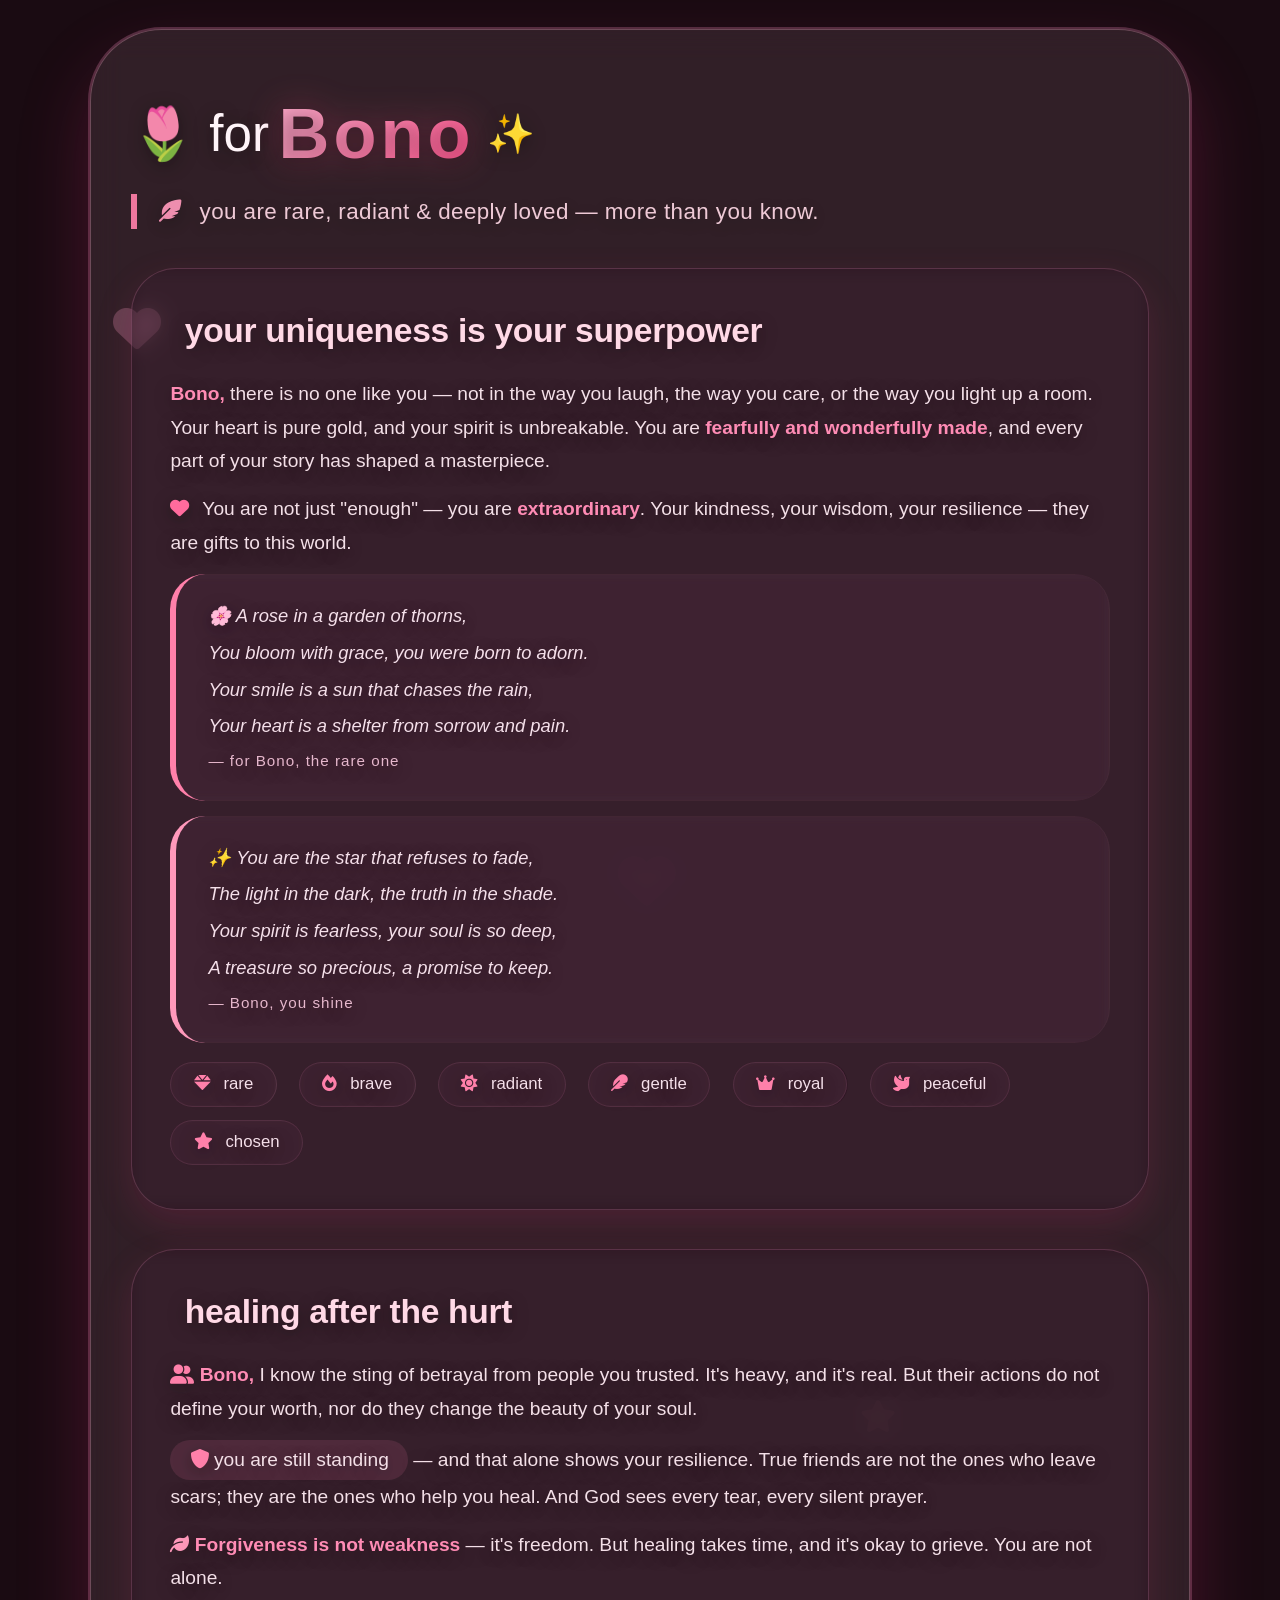
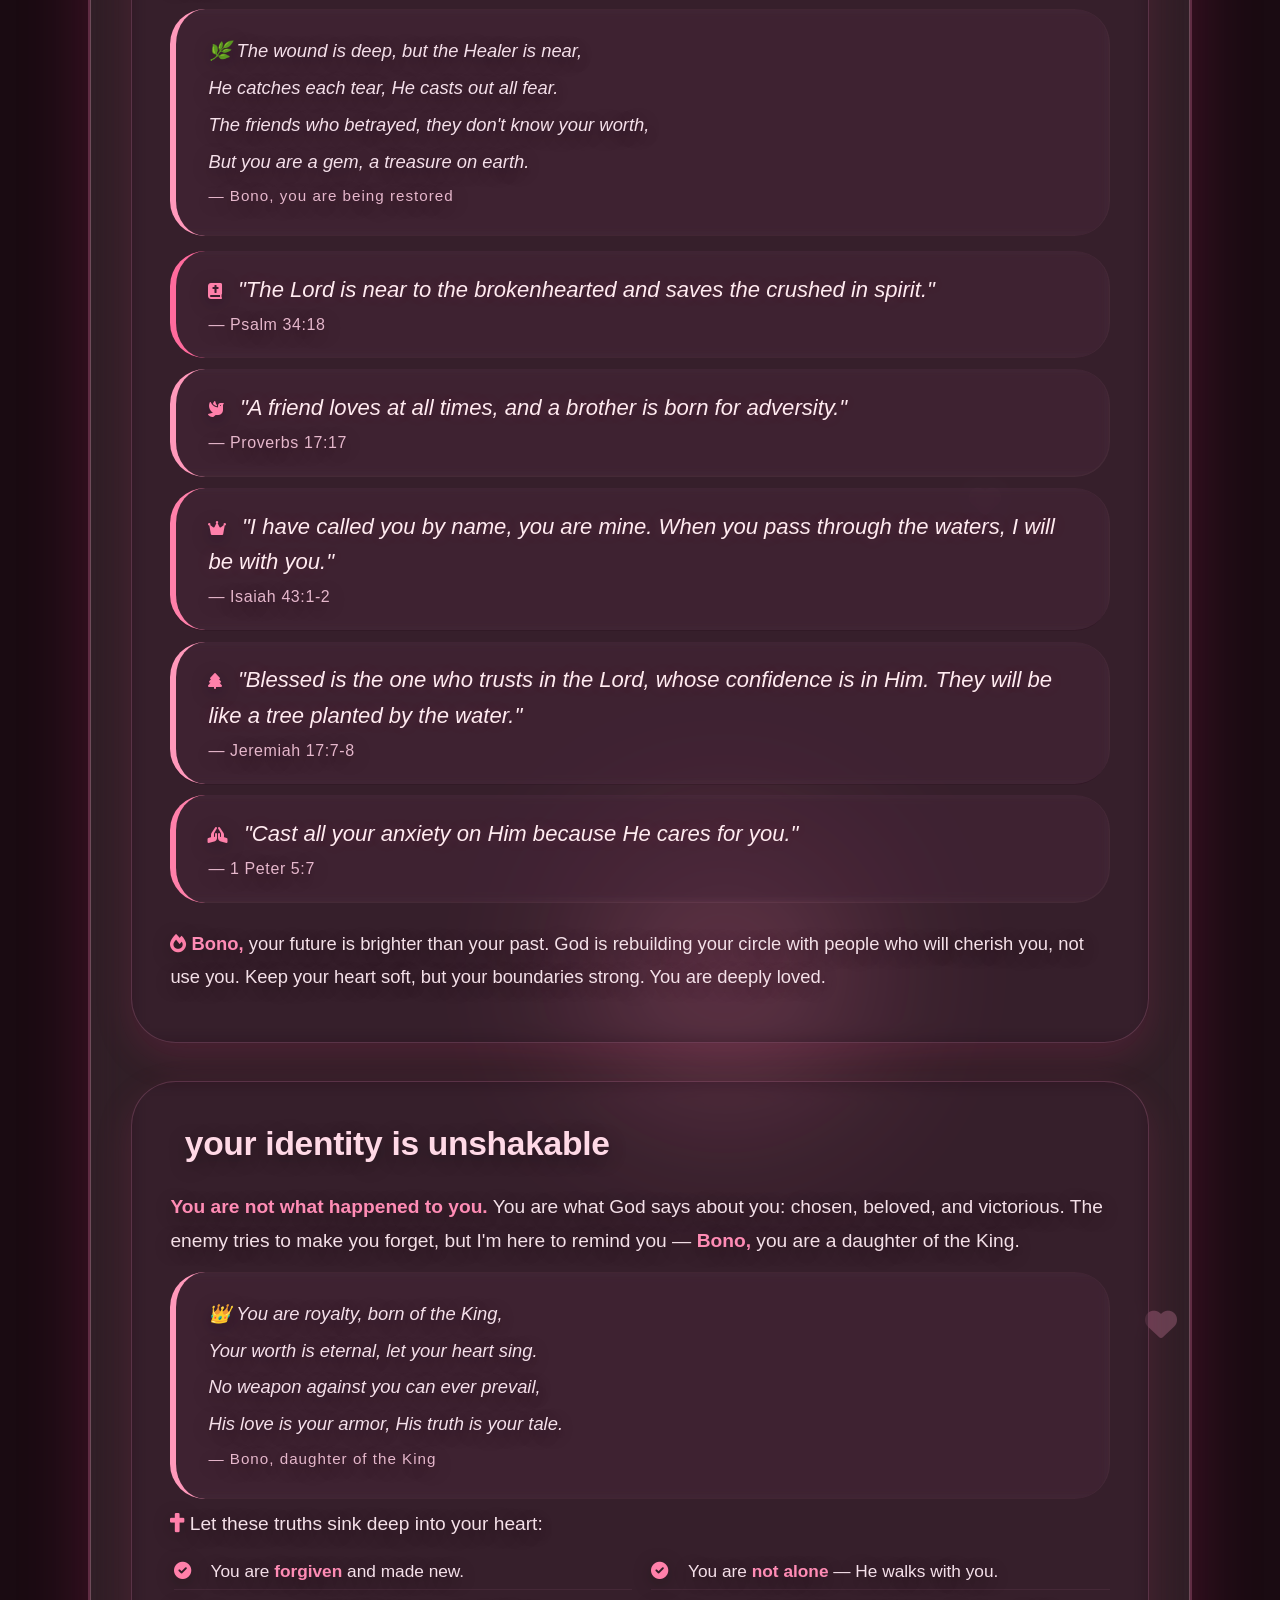
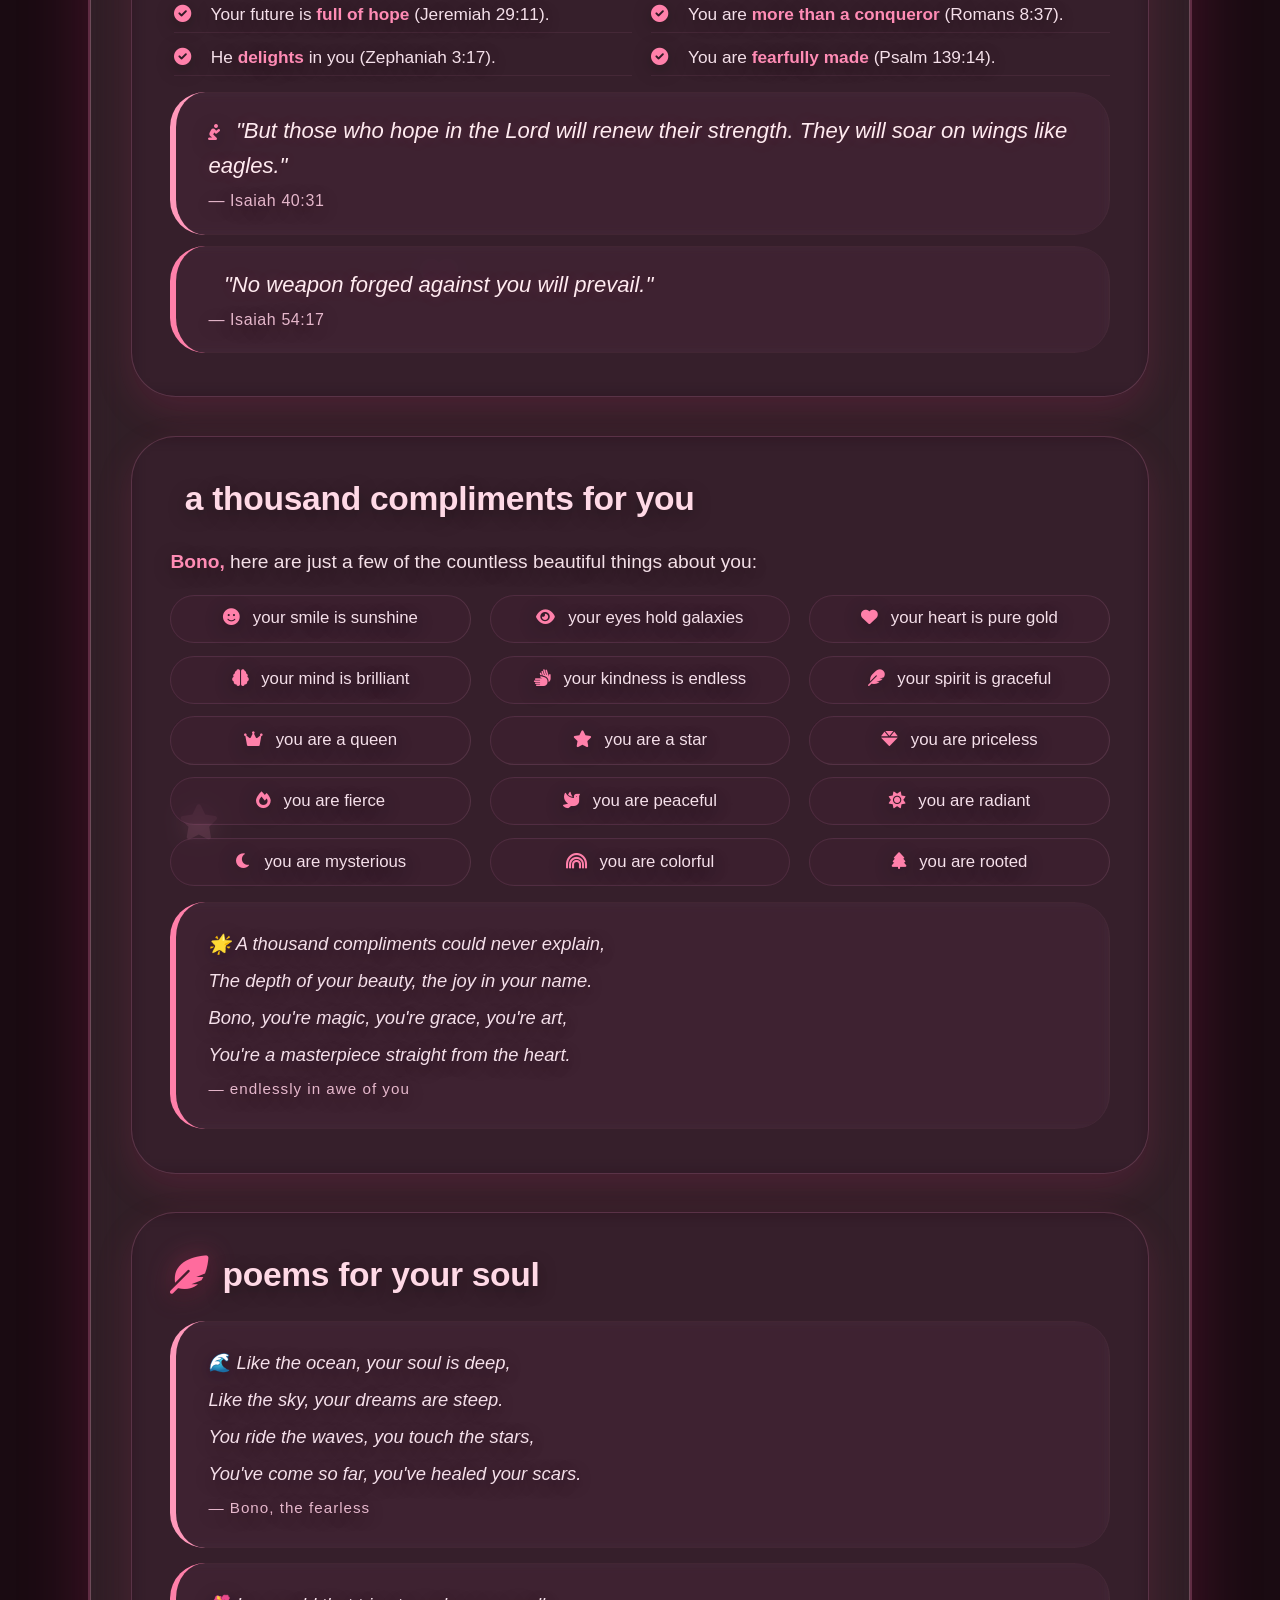
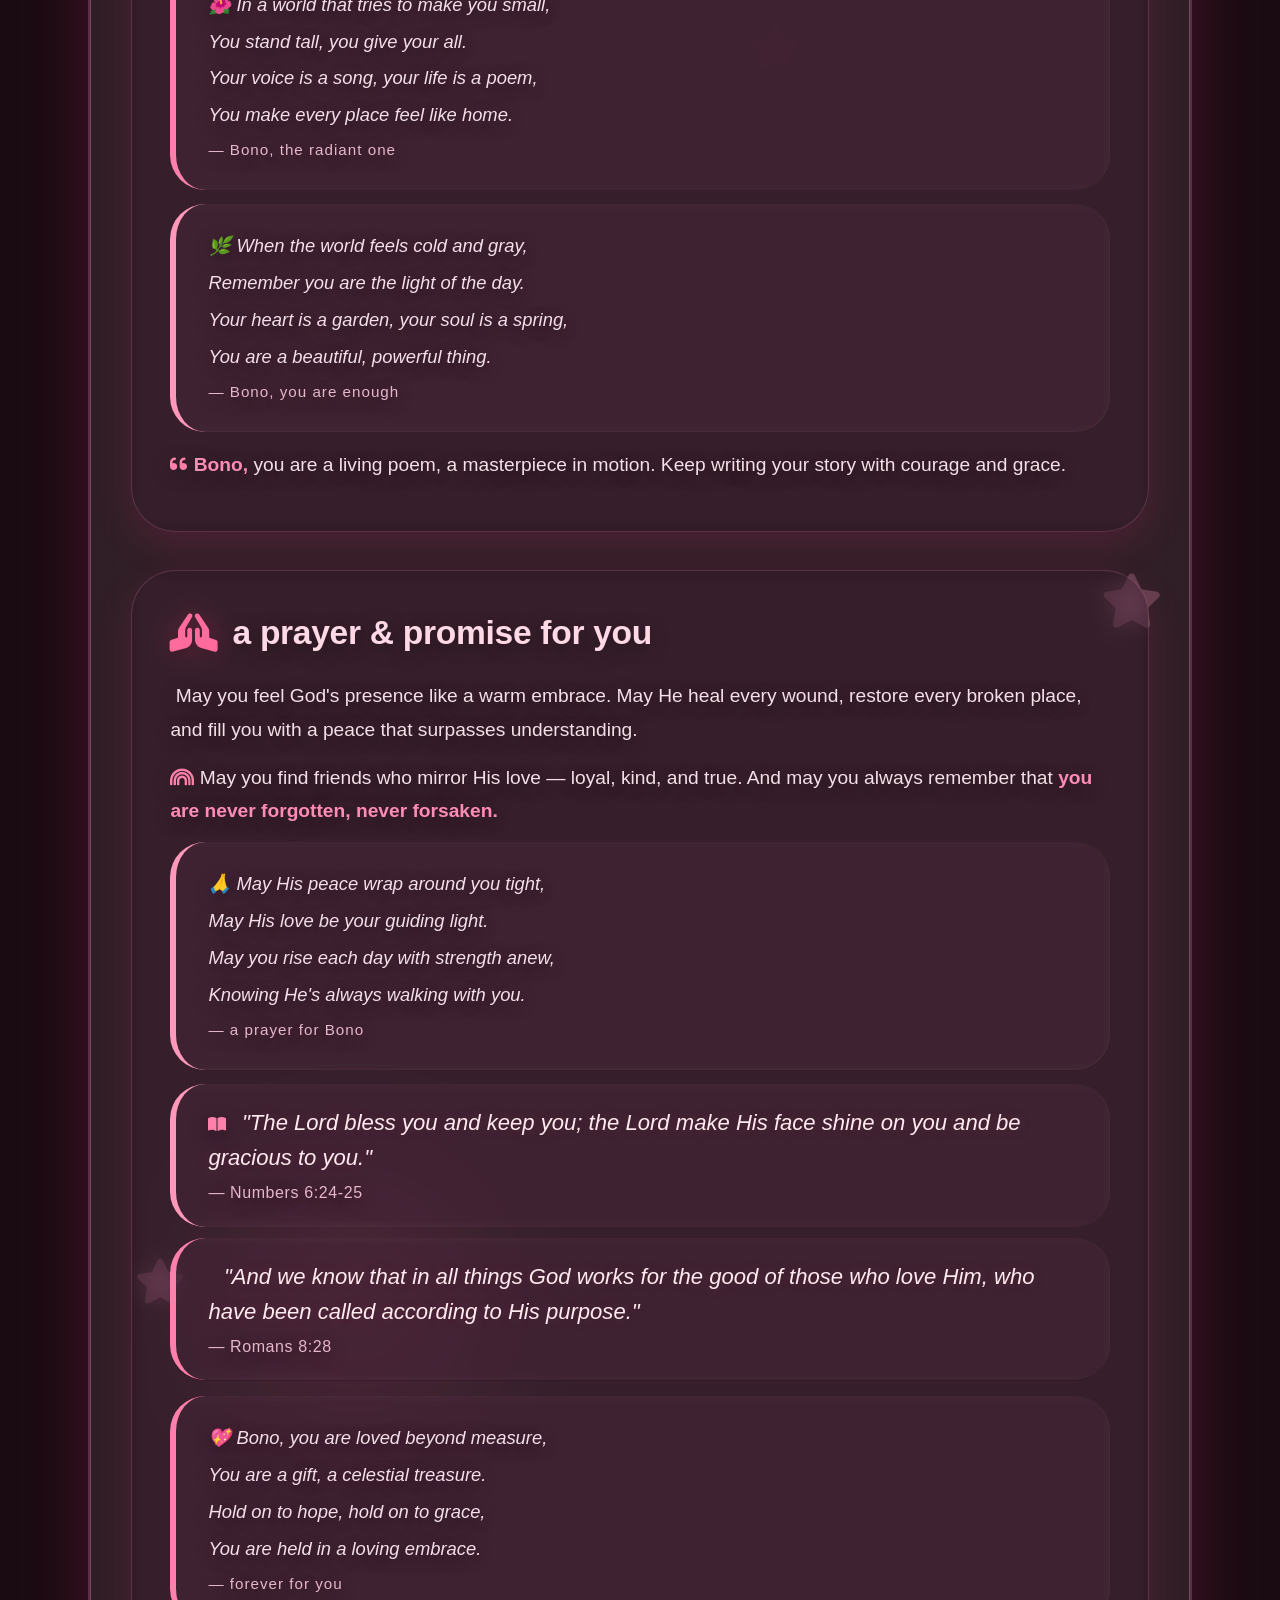
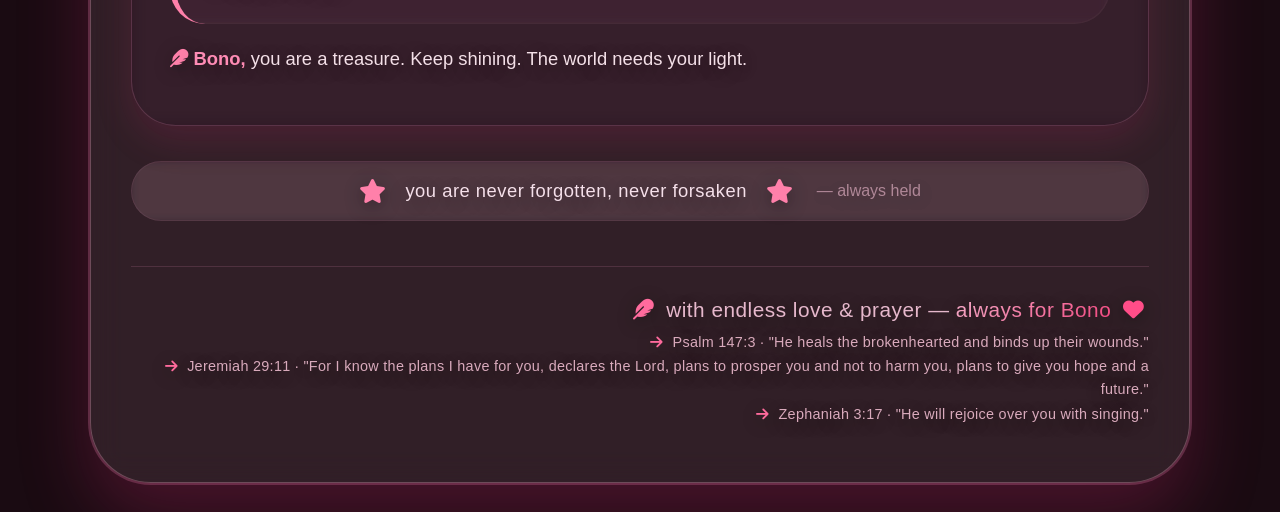
==== bono.html @ ec39e801 "Add files via upload" ====
<!DOCTYPE html>
<html lang="en">
<head>
  <meta charset="UTF-8" />
  <meta name="viewport" content="width=device-width, initial-scale=1.0" />
  <title>For Bono · pink love · poems & healing</title>
  <!-- Font Awesome 6 (free) -->
  <link rel="stylesheet" href="https://cdnjs.cloudflare.com/ajax/libs/font-awesome/6.0.0-beta3/css/all.min.css" />
  <style>
    /* ===== RESET & BASE ===== */
    * {
      margin: 0;
      padding: 0;
      box-sizing: border-box;
    }

    body {
      font-family: 'Segoe UI', Roboto, 'Helvetica Neue', sans-serif;
      background: #1a0b12; /* deep pink-black base */
      min-height: 100vh;
      display: flex;
      align-items: center;
      justify-content: center;
      padding: 1.8rem;
      line-height: 1.6;
    }

    /* ===== MAIN CARD — PINK THEME ===== */
    .love-card {
      max-width: 1100px;
      width: 100%;
      background: rgba(255, 210, 225, 0.10); /* soft pink glass */
      backdrop-filter: blur(16px);
      -webkit-backdrop-filter: blur(16px);
      border-radius: 4.5rem 4.5rem 3.8rem 3.8rem;
      padding: 3rem 2.5rem 3.5rem;
      box-shadow: 0 35px 70px rgba(180, 40, 100, 0.30), 0 0 0 2px rgba(255, 150, 200, 0.25);
      border: 1px solid rgba(255, 180, 210, 0.30);
      transition: all 0.25s ease;
      animation: floatGlow 9s infinite alternate ease-in-out;
      position: relative;
      overflow: hidden;
    }

    @keyframes floatGlow {
      0% { box-shadow: 0 35px 70px rgba(180, 40, 100, 0.25), 0 0 0 2px rgba(255, 150, 200, 0.20); }
      100% { box-shadow: 0 55px 90px rgba(220, 60, 130, 0.40), 0 0 0 4px rgba(255, 180, 220, 0.45); }
    }

    /* ===== ANIMATED BACKGROUND — PINK ORBS ===== */
    .bg-canvas {
      position: absolute;
      inset: 0;
      z-index: 0;
      pointer-events: none;
      overflow: hidden;
      border-radius: inherit;
    }

    .bg-canvas .orb {
      position: absolute;
      border-radius: 50%;
      filter: blur(80px);
      opacity: 0.40;
      animation: orbMove 22s infinite alternate ease-in-out;
    }

    .bg-canvas .orb:nth-child(1) {
      width: 450px;
      height: 450px;
      background: radial-gradient(circle, #ff8cb5, #ff4d88);
      top: -12%;
      left: -12%;
      animation-duration: 24s;
    }

    .bg-canvas .orb:nth-child(2) {
      width: 400px;
      height: 400px;
      background: radial-gradient(circle, #ff6b9d, #e6397a);
      bottom: -18%;
      right: -8%;
      animation-duration: 28s;
      animation-delay: 2s;
    }

    .bg-canvas .orb:nth-child(3) {
      width: 280px;
      height: 280px;
      background: radial-gradient(circle, #ff9ec4, #ff6699);
      top: 35%;
      left: 45%;
      animation-duration: 20s;
      animation-delay: 4s;
      opacity: 0.25;
    }

    .bg-canvas .orb:nth-child(4) {
      width: 200px;
      height: 200px;
      background: radial-gradient(circle, #ff80aa, #e64d88);
      bottom: 10%;
      left: 15%;
      animation-duration: 26s;
      animation-delay: 1s;
      opacity: 0.20;
    }

    @keyframes orbMove {
      0% { transform: translate(0, 0) scale(1); }
      33% { transform: translate(70px, -50px) scale(1.12); }
      66% { transform: translate(-40px, 40px) scale(0.88); }
      100% { transform: translate(50px, -25px) scale(1.06); }
    }

    /* ===== FLOATING DECORATIONS — PINK ===== */
    .floating-decor {
      position: absolute;
      inset: 0;
      z-index: 1;
      pointer-events: none;
      overflow: hidden;
    }

    .floating-decor i {
      position: absolute;
      color: rgba(255, 160, 200, 0.25);
      animation: floatAround 20s infinite linear;
      font-size: 2.6rem;
    }

    .floating-decor i:nth-child(1) { top: 4%; left: 2%; animation-duration: 22s; font-size: 3rem; }
    .floating-decor i:nth-child(2) { top: 78%; left: 92%; animation-duration: 26s; font-size: 3.4rem; }
    .floating-decor i:nth-child(3) { top: 42%; left: 96%; animation-duration: 18s; font-size: 2rem; }
    .floating-decor i:nth-child(4) { top: 88%; left: 4%; animation-duration: 24s; font-size: 2.8rem; }
    .floating-decor i:nth-child(5) { top: 12%; left: 48%; animation-duration: 21s; font-size: 3.6rem; opacity: 0.12; }
    .floating-decor i:nth-child(6) { top: 58%; left: 8%; animation-duration: 28s; font-size: 2.2rem; }
    .floating-decor i:nth-child(7) { top: 30%; left: 80%; animation-duration: 19s; font-size: 2rem; opacity: 0.15; }
    .floating-decor i:nth-child(8) { top: 70%; left: 60%; animation-duration: 23s; font-size: 2.8rem; opacity: 0.12; }
    .floating-decor i:nth-child(9) { top: 50%; left: 30%; animation-duration: 25s; font-size: 2.4rem; opacity: 0.10; }
    .floating-decor i:nth-child(10) { top: 20%; left: 70%; animation-duration: 20s; font-size: 2rem; opacity: 0.15; }

    @keyframes floatAround {
      0% { transform: translate(0, 0) rotate(0deg) scale(0.7); opacity: 0.12; }
      25% { transform: translate(25px, -35px) rotate(18deg) scale(1.1); opacity: 0.28; }
      50% { transform: translate(-20px, -70px) rotate(-12deg) scale(0.85); opacity: 0.18; }
      75% { transform: translate(35px, -25px) rotate(22deg) scale(1.2); opacity: 0.32; }
      100% { transform: translate(-15px, 5px) rotate(0deg) scale(0.7); opacity: 0.12; }
    }

    /* ===== CONTENT ===== */
    .content {
      position: relative;
      z-index: 10;
      color: #fff5f9;
      text-shadow: 0 4px 18px rgba(0, 0, 0, 0.35);
    }

    /* ===== HEADER — PINK ===== */
    .greeting {
      font-size: 3.2rem;
      font-weight: 400;
      display: flex;
      align-items: center;
      gap: 0.6rem;
      flex-wrap: wrap;
      margin-bottom: 0.2rem;
    }

    .greeting .name {
      background: linear-gradient(135deg, #ffb3d1, #ff4d88);
      -webkit-background-clip: text;
      -webkit-text-fill-color: transparent;
      background-clip: text;
      font-weight: 700;
      font-size: 4.4rem;
      letter-spacing: 4px;
      animation: shimmerName 3.5s infinite alternate;
      filter: drop-shadow(0 0 16px #ff4d8855);
    }

    @keyframes shimmerName {
      0% { filter: drop-shadow(0 0 8px #ff80aa); }
      100% { filter: drop-shadow(0 0 40px #ff4d88); }
    }

    .subhead {
      font-size: 1.4rem;
      margin: 0.2rem 0 1.8rem;
      opacity: 0.92;
      font-weight: 300;
      border-left: 6px solid #ff80aa;
      padding-left: 1.4rem;
      letter-spacing: 0.4px;
      color: #ffd9e6;
    }

    .subhead i {
      margin-right: 0.7rem;
      color: #ff99bb;
    }

    /* ===== CARDS — PINK ACCENTS ===== */
    .section-grid {
      display: flex;
      flex-direction: column;
      gap: 2.4rem;
      margin: 2.4rem 0 2.2rem;
    }

    .card {
      background: rgba(40, 15, 30, 0.50);
      backdrop-filter: blur(10px);
      -webkit-backdrop-filter: blur(10px);
      border-radius: 2.8rem;
      padding: 2.2rem 2.4rem;
      border: 1px solid rgba(255, 150, 200, 0.20);
      box-shadow: 0 14px 36px rgba(180, 40, 100, 0.20);
      transition: 0.4s ease;
      animation: cardPop 0.9s ease forwards;
      opacity: 0;
      transform: translateY(28px);
    }

    .card:nth-child(1) { animation-delay: 0.08s; }
    .card:nth-child(2) { animation-delay: 0.20s; }
    .card:nth-child(3) { animation-delay: 0.32s; }
    .card:nth-child(4) { animation-delay: 0.44s; }
    .card:nth-child(5) { animation-delay: 0.56s; }
    .card:nth-child(6) { animation-delay: 0.68s; }

    @keyframes cardPop {
      0% { opacity: 0; transform: translateY(28px) scale(0.95); }
      100% { opacity: 1; transform: translateY(0) scale(1); }
    }

    .card:hover {
      background: rgba(60, 25, 45, 0.60);
      border-color: rgba(255, 130, 180, 0.45);
      box-shadow: 0 22px 48px rgba(200, 60, 130, 0.25);
      transform: scale(1.012) translateY(-5px);
    }

    .card-title {
      font-size: 2.1rem;
      font-weight: 600;
      display: flex;
      align-items: center;
      gap: 0.9rem;
      margin-bottom: 1.2rem;
      color: #ffd9e6;
      letter-spacing: -0.3px;
    }

    .card-title i {
      color: #ff6b9d;
      font-size: 2.4rem;
      filter: drop-shadow(0 0 12px #ff4d8855);
    }

    .card p {
      font-size: 1.2rem;
      line-height: 1.75;
      margin-bottom: 0.9rem;
      font-weight: 300;
      color: #f4e0e8;
    }

    .card strong {
      color: #ff8cb5;
      font-weight: 600;
    }

    /* ===== POEM BOXES — PINK ===== */
    .poem-box {
      background: rgba(255, 180, 210, 0.08);
      border-radius: 2.2rem;
      padding: 1.5rem 2rem;
      margin: 0.9rem 0 0.5rem;
      border-left: 6px solid #ff80aa;
      backdrop-filter: blur(4px);
      transition: 0.2s;
      font-style: italic;
      line-height: 2;
    }

    .poem-box:hover {
      background: rgba(255, 180, 210, 0.15);
    }

    .poem-box .poem-line {
      display: block;
      font-size: 1.15rem;
      color: #f5e0ea;
    }

    .poem-box .poem-title {
      font-style: normal;
      font-weight: 400;
      color: #e6b8cc;
      font-size: 0.95rem;
      letter-spacing: 1px;
      margin-top: 0.5rem;
    }

    /* ===== VERSE BOXES — PINK ===== */
    .verse-box {
      background: rgba(255, 180, 210, 0.08);
      border-radius: 2.2rem;
      padding: 1.3rem 2rem;
      margin: 0.9rem 0 0.5rem;
      border-left: 6px solid #ff6b9d;
      backdrop-filter: blur(4px);
      transition: 0.2s;
    }

    .verse-box:hover {
      background: rgba(255, 180, 210, 0.15);
    }

    .verse-box i {
      color: #ff80aa;
      margin-right: 0.7rem;
    }

    .verse-box .scripture {
      font-size: 1.38rem;
      font-style: italic;
      font-weight: 400;
      color: #ffebf0;
      text-shadow: 0 0 16px rgba(255, 100, 150, 0.15);
    }

    .verse-box .ref {
      display: block;
      margin-top: 0.3rem;
      font-weight: 300;
      color: #e6b8cc;
      font-size: 1rem;
      letter-spacing: 0.6px;
    }

    /* ===== COMPLIMENT GRID — PINK ===== */
    .compliment-grid {
      display: grid;
      grid-template-columns: 1fr 1fr 1fr;
      gap: 0.8rem 1.2rem;
      margin: 1rem 0 0.4rem;
    }

    .compliment-grid .comp-item {
      background: rgba(255, 180, 210, 0.06);
      padding: 0.6rem 1rem;
      border-radius: 60px;
      font-size: 1.05rem;
      border: 1px solid rgba(255, 150, 200, 0.10);
      backdrop-filter: blur(2px);
      transition: 0.2s;
      text-align: center;
      color: #f5e0ea;
    }

    .compliment-grid .comp-item:hover {
      background: rgba(255, 180, 210, 0.14);
      border-color: rgba(255, 130, 180, 0.25);
      transform: scale(1.03);
    }

    .compliment-grid .comp-item i {
      margin-right: 8px;
      color: #ff80aa;
    }

    /* ===== PILLAR LIST — PINK ===== */
    .pillar-list {
      display: flex;
      flex-wrap: wrap;
      gap: 0.8rem 1.4rem;
      margin: 1.2rem 0 0.6rem;
    }

    .pillar-list span {
      background: rgba(255, 180, 210, 0.07);
      padding: 0.5rem 1.4rem;
      border-radius: 60px;
      font-size: 1.05rem;
      border: 1px solid rgba(255, 150, 200, 0.10);
      backdrop-filter: blur(2px);
      transition: 0.2s;
      color: #f5e0ea;
    }

    .pillar-list span:hover {
      background: rgba(255, 180, 210, 0.15);
      border-color: rgba(255, 130, 180, 0.25);
    }

    .pillar-list i {
      margin-right: 8px;
      color: #ff80aa;
    }

    /* ===== IDENTITY GRID — PINK ===== */
    .identity-grid {
      display: grid;
      grid-template-columns: 1fr 1fr;
      gap: 0.5rem 1.2rem;
      margin: 0.8rem 0 0.4rem;
      padding-left: 0.2rem;
    }

    .identity-grid span {
      font-size: 1.08rem;
      padding: 0.2rem 0;
      border-bottom: 1px solid rgba(255, 150, 200, 0.08);
      color: #f5e0ea;
    }

    .identity-grid i {
      color: #ff80aa;
      margin-right: 10px;
      width: 1.4rem;
    }

    /* ===== BLESSING BAR — PINK ===== */
    .blessing-line {
      display: flex;
      align-items: center;
      justify-content: center;
      gap: 0.8rem 1.2rem;
      flex-wrap: wrap;
      background: rgba(255, 180, 210, 0.05);
      border-radius: 80px;
      padding: 0.9rem 2.2rem;
      margin: 1.6rem 0 0.4rem;
      backdrop-filter: blur(4px);
      border: 1px solid rgba(255, 150, 200, 0.08);
    }

    .blessing-line i {
      color: #ff80aa;
      font-size: 1.5rem;
    }

    .blessing-line .bless-text {
      font-weight: 300;
      letter-spacing: 0.5px;
      font-size: 1.15rem;
      color: #f5e0ea;
    }

    /* ===== SIGNATURE — PINK ===== */
    .signature {
      margin-top: 2.8rem;
      text-align: right;
      font-size: 1.3rem;
      font-weight: 300;
      border-top: 1px solid rgba(255, 150, 200, 0.15);
      padding-top: 1.6rem;
      color: #e6b8cc;
      letter-spacing: 0.5px;
    }

    .signature i {
      color: #ff6b9d;
      margin: 0 5px;
    }

    .signature .name-glow {
      background: linear-gradient(135deg, #ffb3d1, #ff4d88);
      -webkit-background-clip: text;
      -webkit-text-fill-color: transparent;
      background-clip: text;
      font-weight: 500;
    }

    .signature .verse-foot {
      font-size: 0.9rem;
      font-weight: 300;
      color: #d9aabc;
      margin-top: 0.3rem;
      letter-spacing: 0.3px;
    }

    /* ===== RESPONSIVE ===== */
    @media (max-width: 700px) {
      .love-card { padding: 1.8rem 1.2rem; border-radius: 3rem; }
      .greeting { font-size: 2.4rem; }
      .greeting .name { font-size: 3.2rem; }
      .subhead { font-size: 1.15rem; padding-left: 1rem; }
      .card { padding: 1.6rem; border-radius: 2rem; }
      .card-title { font-size: 1.7rem; }
      .verse-box .scripture { font-size: 1.15rem; }
      .identity-grid { grid-template-columns: 1fr; }
      .pillar-list span { font-size: 0.95rem; padding: 0.3rem 1rem; }
      .compliment-grid { grid-template-columns: 1fr 1fr; }
      .poem-box .poem-line { font-size: 1rem; }
    }

    @media (max-width: 450px) {
      .greeting .name { font-size: 2.6rem; }
      .card-title { font-size: 1.4rem; gap: 0.4rem; }
      .card p { font-size: 1.05rem; }
      .verse-box { padding: 1rem 1.2rem; }
      .compliment-grid { grid-template-columns: 1fr; }
    }
  </style>
</head>
<body>
  <div class="love-card">
    <!-- ===== BACKGROUND ORBS ===== -->
    <div class="bg-canvas">
      <div class="orb"></div>
      <div class="orb"></div>
      <div class="orb"></div>
      <div class="orb"></div>
    </div>

    <!-- ===== FLOATING ICONS ===== -->
    <div class="floating-decor">
      <i class="fas fa-heart"></i>
      <i class="fas fa-star"></i>
      <i class="fas fa-heart"></i>
      <i class="fas fa-star"></i>
      <i class="fas fa-heart"></i>
      <i class="fas fa-star"></i>
      <i class="fas fa-heart"></i>
      <i class="fas fa-star"></i>
      <i class="fas fa-heart"></i>
      <i class="fas fa-star"></i>
    </div>

    <!-- ===== CONTENT ===== -->
    <div class="content">
      <!-- HEADER -->
      <div class="greeting">
        <span>🌷 for</span>
        <span class="name">Bono</span>
        <span style="font-size:2.4rem; margin-left: 0.2rem;">✨</span>
      </div>
      <div class="subhead">
        <i class="fas fa-feather-alt"></i> you are rare, radiant & deeply loved — more than you know.
      </div>

      <!-- ===== CARDS ===== -->
      <div class="section-grid">
        <!-- CARD 1: AMAZING & UNIQUE + POEMS -->
        <div class="card">
          <div class="card-title">
            <i class="fas fa-sparkles"></i> your uniqueness is your superpower
          </div>
          <p>
            <strong>Bono,</strong> there is no one like you — not in the way you laugh, 
            the way you care, or the way you light up a room. Your heart is pure gold, 
            and your spirit is unbreakable. You are <strong>fearfully and wonderfully made</strong>, 
            and every part of your story has shaped a masterpiece.
          </p>
          <p>
            <i class="fas fa-heart" style="color: #ff6b9d; margin-right: 8px;"></i> 
            You are not just "enough" — you are <strong>extraordinary</strong>. 
            Your kindness, your wisdom, your resilience — they are gifts to this world.
          </p>

          <!-- POEM 1 -->
          <div class="poem-box">
            <span class="poem-line">🌸 A rose in a garden of thorns,</span>
            <span class="poem-line">You bloom with grace, you were born to adorn.</span>
            <span class="poem-line">Your smile is a sun that chases the rain,</span>
            <span class="poem-line">Your heart is a shelter from sorrow and pain.</span>
            <span class="poem-title">— for Bono, the rare one</span>
          </div>

          <!-- POEM 2 -->
          <div class="poem-box" style="border-left-color: #ff99bb;">
            <span class="poem-line">✨ You are the star that refuses to fade,</span>
            <span class="poem-line">The light in the dark, the truth in the shade.</span>
            <span class="poem-line">Your spirit is fearless, your soul is so deep,</span>
            <span class="poem-line">A treasure so precious, a promise to keep.</span>
            <span class="poem-title">— Bono, you shine</span>
          </div>

          <div class="pillar-list">
            <span><i class="fas fa-gem"></i> rare</span>
            <span><i class="fas fa-fire"></i> brave</span>
            <span><i class="fas fa-sun"></i> radiant</span>
            <span><i class="fas fa-feather"></i> gentle</span>
            <span><i class="fas fa-crown"></i> royal</span>
            <span><i class="fas fa-dove"></i> peaceful</span>
            <span><i class="fas fa-star"></i> chosen</span>
          </div>
        </div>

        <!-- CARD 2: FRIENDS + BETRAYAL + HEALING + BIBLE + POEMS -->
        <div class="card">
          <div class="card-title">
            <i class="fas fa-hands-holding-heart"></i> healing after the hurt
          </div>
          <p>
            <i class="fas fa-user-friends" style="color: #ff80aa;"></i> 
            <strong>Bono,</strong> I know the sting of betrayal from people you trusted. 
            It's heavy, and it's real. But their actions do not define your worth, 
            nor do they change the beauty of your soul.
          </p>
          <div class="friend-motivation">
            <p>
              <span class="highlight" style="background: rgba(255, 130, 180, 0.12); padding: 0.2rem 1.2rem; border-radius: 60px; display: inline-block;"><i class="fas fa-shield-alt" style="color: #ff80aa;"></i> you are still standing</span> — 
              and that alone shows your resilience. True friends are not the ones who 
              leave scars; they are the ones who help you heal. And God sees every tear, 
              every silent prayer.
            </p>
            <p style="margin-top: 0.9rem;">
              <i class="fas fa-leaf" style="color: #ff99bb;"></i> 
              <strong>Forgiveness is not weakness</strong> — it's freedom. But healing 
              takes time, and it's okay to grieve. You are not alone.
            </p>
          </div>

          <!-- POEM 3: healing -->
          <div class="poem-box" style="border-left-color: #ff99bb;">
            <span class="poem-line">🌿 The wound is deep, but the Healer is near,</span>
            <span class="poem-line">He catches each tear, He casts out all fear.</span>
            <span class="poem-line">The friends who betrayed, they don't know your worth,</span>
            <span class="poem-line">But you are a gem, a treasure on earth.</span>
            <span class="poem-title">— Bono, you are being restored</span>
          </div>

          <!-- BIBLE VERSES -->
          <div class="verse-box">
            <i class="fas fa-bible"></i>
            <span class="scripture">"The Lord is near to the brokenhearted and saves the crushed in spirit."</span>
            <span class="ref">— Psalm 34:18</span>
          </div>
          <div class="verse-box" style="border-left-color: #ff99bb; margin-top: 0.7rem;">
            <i class="fas fa-dove"></i>
            <span class="scripture">"A friend loves at all times, and a brother is born for adversity."</span>
            <span class="ref">— Proverbs 17:17</span>
          </div>
          <div class="verse-box" style="border-left-color: #ff80aa; margin-top: 0.7rem;">
            <i class="fas fa-crown"></i>
            <span class="scripture">"I have called you by name, you are mine. When you pass through the waters, I will be with you."</span>
            <span class="ref">— Isaiah 43:1-2</span>
          </div>
          <div class="verse-box" style="border-left-color: #ff99bb; margin-top: 0.7rem;">
            <i class="fas fa-tree"></i>
            <span class="scripture">"Blessed is the one who trusts in the Lord, whose confidence is in Him. They will be like a tree planted by the water."</span>
            <span class="ref">— Jeremiah 17:7-8</span>
          </div>
          <div class="verse-box" style="border-left-color: #ff80aa; margin-top: 0.7rem;">
            <i class="fas fa-praying-hands"></i>
            <span class="scripture">"Cast all your anxiety on Him because He cares for you."</span>
            <span class="ref">— 1 Peter 5:7</span>
          </div>

          <p style="margin-top: 1.6rem; font-size: 1.15rem;">
            <i class="fas fa-fire" style="color: #ff80aa;"></i> 
            <strong>Bono,</strong> your future is brighter than your past. God is 
            rebuilding your circle with people who will cherish you, not use you. 
            Keep your heart soft, but your boundaries strong. You are deeply loved.
          </p>
        </div>

        <!-- CARD 3: IDENTITY & COURAGE + POEMS -->
        <div class="card">
          <div class="card-title">
            <i class="fas fa-angel"></i> your identity is unshakable
          </div>
          <p>
            <strong>You are not what happened to you.</strong> You are what God says about you: 
            chosen, beloved, and victorious. The enemy tries to make you forget, 
            but I'm here to remind you — <strong>Bono,</strong> you are a daughter of the King.
          </p>

          <!-- POEM 4 -->
          <div class="poem-box" style="border-left-color: #ff99bb;">
            <span class="poem-line">👑 You are royalty, born of the King,</span>
            <span class="poem-line">Your worth is eternal, let your heart sing.</span>
            <span class="poem-line">No weapon against you can ever prevail,</span>
            <span class="poem-line">His love is your armor, His truth is your tale.</span>
            <span class="poem-title">— Bono, daughter of the King</span>
          </div>

          <p>
            <i class="fas fa-cross" style="color: #ff80aa;"></i> 
            Let these truths sink deep into your heart:
          </p>
          <div class="identity-grid">
            <span><i class="fas fa-check-circle"></i> You are <strong>forgiven</strong> and made new.</span>
            <span><i class="fas fa-check-circle"></i> You are <strong>not alone</strong> — He walks with you.</span>
            <span><i class="fas fa-check-circle"></i> Your future is <strong>full of hope</strong> (Jeremiah 29:11).</span>
            <span><i class="fas fa-check-circle"></i> You are <strong>more than a conqueror</strong> (Romans 8:37).</span>
            <span><i class="fas fa-check-circle"></i> He <strong>delights</strong> in you (Zephaniah 3:17).</span>
            <span><i class="fas fa-check-circle"></i> You are <strong>fearfully made</strong> (Psalm 139:14).</span>
          </div>
          <div class="verse-box" style="border-left-color: #ff99bb; margin-top: 1rem;">
            <i class="fas fa-pray"></i>
            <span class="scripture">"But those who hope in the Lord will renew their strength. They will soar on wings like eagles."</span>
            <span class="ref">— Isaiah 40:31</span>
          </div>
          <div class="verse-box" style="border-left-color: #ff80aa; margin-top: 0.7rem;">
            <i class="fas fa-shield-halved"></i>
            <span class="scripture">"No weapon forged against you will prevail."</span>
            <span class="ref">— Isaiah 54:17</span>
          </div>
        </div>

        <!-- CARD 4: COMPLIMENTS GALORE -->
        <div class="card">
          <div class="card-title">
            <i class="fas fa-heart-circle-check"></i> a thousand compliments for you
          </div>
          <p>
            <strong>Bono,</strong> here are just a few of the countless beautiful things about you:
          </p>
          <div class="compliment-grid">
            <div class="comp-item"><i class="fas fa-smile"></i> your smile is sunshine</div>
            <div class="comp-item"><i class="fas fa-eye"></i> your eyes hold galaxies</div>
            <div class="comp-item"><i class="fas fa-heart"></i> your heart is pure gold</div>
            <div class="comp-item"><i class="fas fa-brain"></i> your mind is brilliant</div>
            <div class="comp-item"><i class="fas fa-hands"></i> your kindness is endless</div>
            <div class="comp-item"><i class="fas fa-feather"></i> your spirit is graceful</div>
            <div class="comp-item"><i class="fas fa-crown"></i> you are a queen</div>
            <div class="comp-item"><i class="fas fa-star"></i> you are a star</div>
            <div class="comp-item"><i class="fas fa-gem"></i> you are priceless</div>
            <div class="comp-item"><i class="fas fa-fire"></i> you are fierce</div>
            <div class="comp-item"><i class="fas fa-dove"></i> you are peaceful</div>
            <div class="comp-item"><i class="fas fa-sun"></i> you are radiant</div>
            <div class="comp-item"><i class="fas fa-moon"></i> you are mysterious</div>
            <div class="comp-item"><i class="fas fa-rainbow"></i> you are colorful</div>
            <div class="comp-item"><i class="fas fa-tree"></i> you are rooted</div>
          </div>

          <!-- POEM 5 -->
          <div class="poem-box" style="border-left-color: #ff80aa; margin-top: 1rem;">
            <span class="poem-line">🌟 A thousand compliments could never explain,</span>
            <span class="poem-line">The depth of your beauty, the joy in your name.</span>
            <span class="poem-line">Bono, you're magic, you're grace, you're art,</span>
            <span class="poem-line">You're a masterpiece straight from the heart.</span>
            <span class="poem-title">— endlessly in awe of you</span>
          </div>
        </div>

        <!-- CARD 5: MORE POEMS & ENCOURAGEMENT -->
        <div class="card">
          <div class="card-title">
            <i class="fas fa-feather-pointed"></i> poems for your soul
          </div>

          <!-- POEM 6 -->
          <div class="poem-box" style="border-left-color: #ff99bb;">
            <span class="poem-line">🌊 Like the ocean, your soul is deep,</span>
            <span class="poem-line">Like the sky, your dreams are steep.</span>
            <span class="poem-line">You ride the waves, you touch the stars,</span>
            <span class="poem-line">You've come so far, you've healed your scars.</span>
            <span class="poem-title">— Bono, the fearless</span>
          </div>

          <!-- POEM 7 -->
          <div class="poem-box" style="border-left-color: #ff80aa;">
            <span class="poem-line">🌺 In a world that tries to make you small,</span>
            <span class="poem-line">You stand tall, you give your all.</span>
            <span class="poem-line">Your voice is a song, your life is a poem,</span>
            <span class="poem-line">You make every place feel like home.</span>
            <span class="poem-title">— Bono, the radiant one</span>
          </div>

          <!-- POEM 8 -->
          <div class="poem-box" style="border-left-color: #ff99bb;">
            <span class="poem-line">🌿 When the world feels cold and gray,</span>
            <span class="poem-line">Remember you are the light of the day.</span>
            <span class="poem-line">Your heart is a garden, your soul is a spring,</span>
            <span class="poem-line">You are a beautiful, powerful thing.</span>
            <span class="poem-title">— Bono, you are enough</span>
          </div>

          <p style="margin-top: 1rem;">
            <i class="fas fa-quote-left" style="color: #ff80aa;"></i> 
            <strong>Bono,</strong> you are a living poem, a masterpiece in motion. 
            Keep writing your story with courage and grace.
          </p>
        </div>

        <!-- CARD 6: PRAYER + FINAL ENCOURAGEMENT + POEMS -->
        <div class="card">
          <div class="card-title">
            <i class="fas fa-hands-praying"></i> a prayer & promise for you
          </div>
          <p>
            <i class="fas fa-candle" style="color: #ff99bb;"></i> 
            May you feel God's presence like a warm embrace. May He heal every wound, 
            restore every broken place, and fill you with a peace that surpasses understanding.
          </p>
          <p>
            <i class="fas fa-rainbow" style="color: #ff80aa;"></i> 
            May you find friends who mirror His love — loyal, kind, and true. And may you 
            always remember that <strong>you are never forgotten, never forsaken.</strong>
          </p>

          <!-- POEM 9 -->
          <div class="poem-box" style="border-left-color: #ff99bb;">
            <span class="poem-line">🙏 May His peace wrap around you tight,</span>
            <span class="poem-line">May His love be your guiding light.</span>
            <span class="poem-line">May you rise each day with strength anew,</span>
            <span class="poem-line">Knowing He's always walking with you.</span>
            <span class="poem-title">— a prayer for Bono</span>
          </div>

          <div class="verse-box" style="border-left-color: #ff99bb;">
            <i class="fas fa-book-open"></i>
            <span class="scripture">"The Lord bless you and keep you; the Lord make His face shine on you and be gracious to you."</span>
            <span class="ref">— Numbers 6:24-25</span>
          </div>
          <div class="verse-box" style="border-left-color: #ff80aa; margin-top: 0.7rem;">
            <i class="fas fa-heart-circle-plus"></i>
            <span class="scripture">"And we know that in all things God works for the good of those who love Him, who have been called according to His purpose."</span>
            <span class="ref">— Romans 8:28</span>
          </div>

          <!-- POEM 10 -->
          <div class="poem-box" style="border-left-color: #ff80aa; margin-top: 1rem;">
            <span class="poem-line">💖 Bono, you are loved beyond measure,</span>
            <span class="poem-line">You are a gift, a celestial treasure.</span>
            <span class="poem-line">Hold on to hope, hold on to grace,</span>
            <span class="poem-line">You are held in a loving embrace.</span>
            <span class="poem-title">— forever for you</span>
          </div>

          <p style="margin-top: 1.2rem; font-size: 1.15rem;">
            <i class="fas fa-feather" style="color: #ff80aa;"></i> 
            <strong>Bono,</strong> you are a treasure. Keep shining. The world needs your light.
          </p>
        </div>
      </div>

      <!-- ===== BLESSING BAR ===== -->
      <div class="blessing-line">
        <i class="fas fa-star"></i>
        <span class="bless-text">you are never forgotten, never forsaken</span>
        <i class="fas fa-star"></i>
        <span style="font-weight: 300; opacity: 0.7; font-size: 1rem; color: #d9aabc;">&nbsp;— always held</span>
      </div>

      <!-- ===== SIGNATURE ===== -->
      <div class="signature">
        <i class="fas fa-feather"></i> with endless love & prayer — 
        <span class="name-glow">always for Bono</span> <i class="fas fa-heart" style="color: #ff4d88;"></i>
        <div class="verse-foot">
          <i class="fas fa-arrow-right"></i> Psalm 147:3 · "He heals the brokenhearted and binds up their wounds."
        </div>
        <div class="verse-foot" style="margin-top: 0.1rem;">
          <i class="fas fa-arrow-right"></i> Jeremiah 29:11 · "For I know the plans I have for you, declares the Lord, plans to prosper you and not to harm you, plans to give you hope and a future."
        </div>
        <div class="verse-foot" style="margin-top: 0.1rem;">
          <i class="fas fa-arrow-right"></i> Zephaniah 3:17 · "He will rejoice over you with singing."
        </div>
      </div>
    </div>
  </div>
</body>
</html>
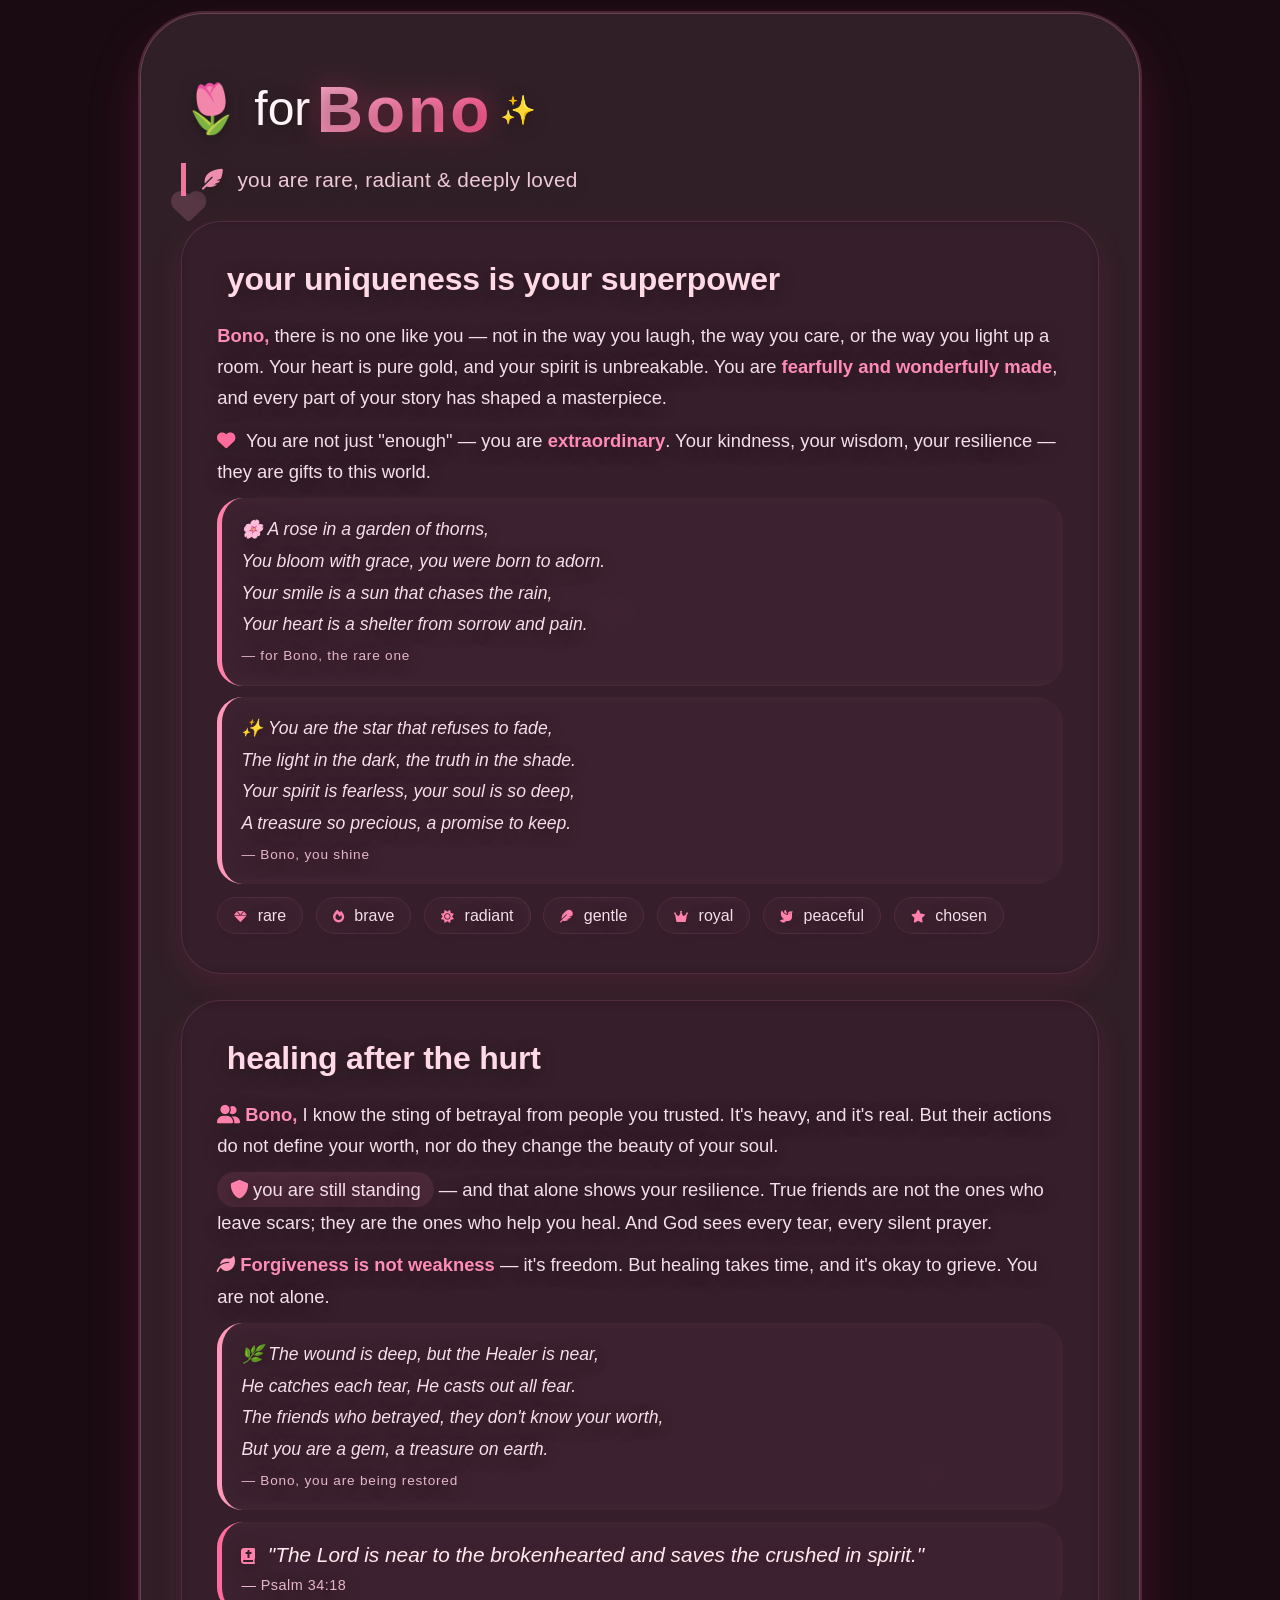
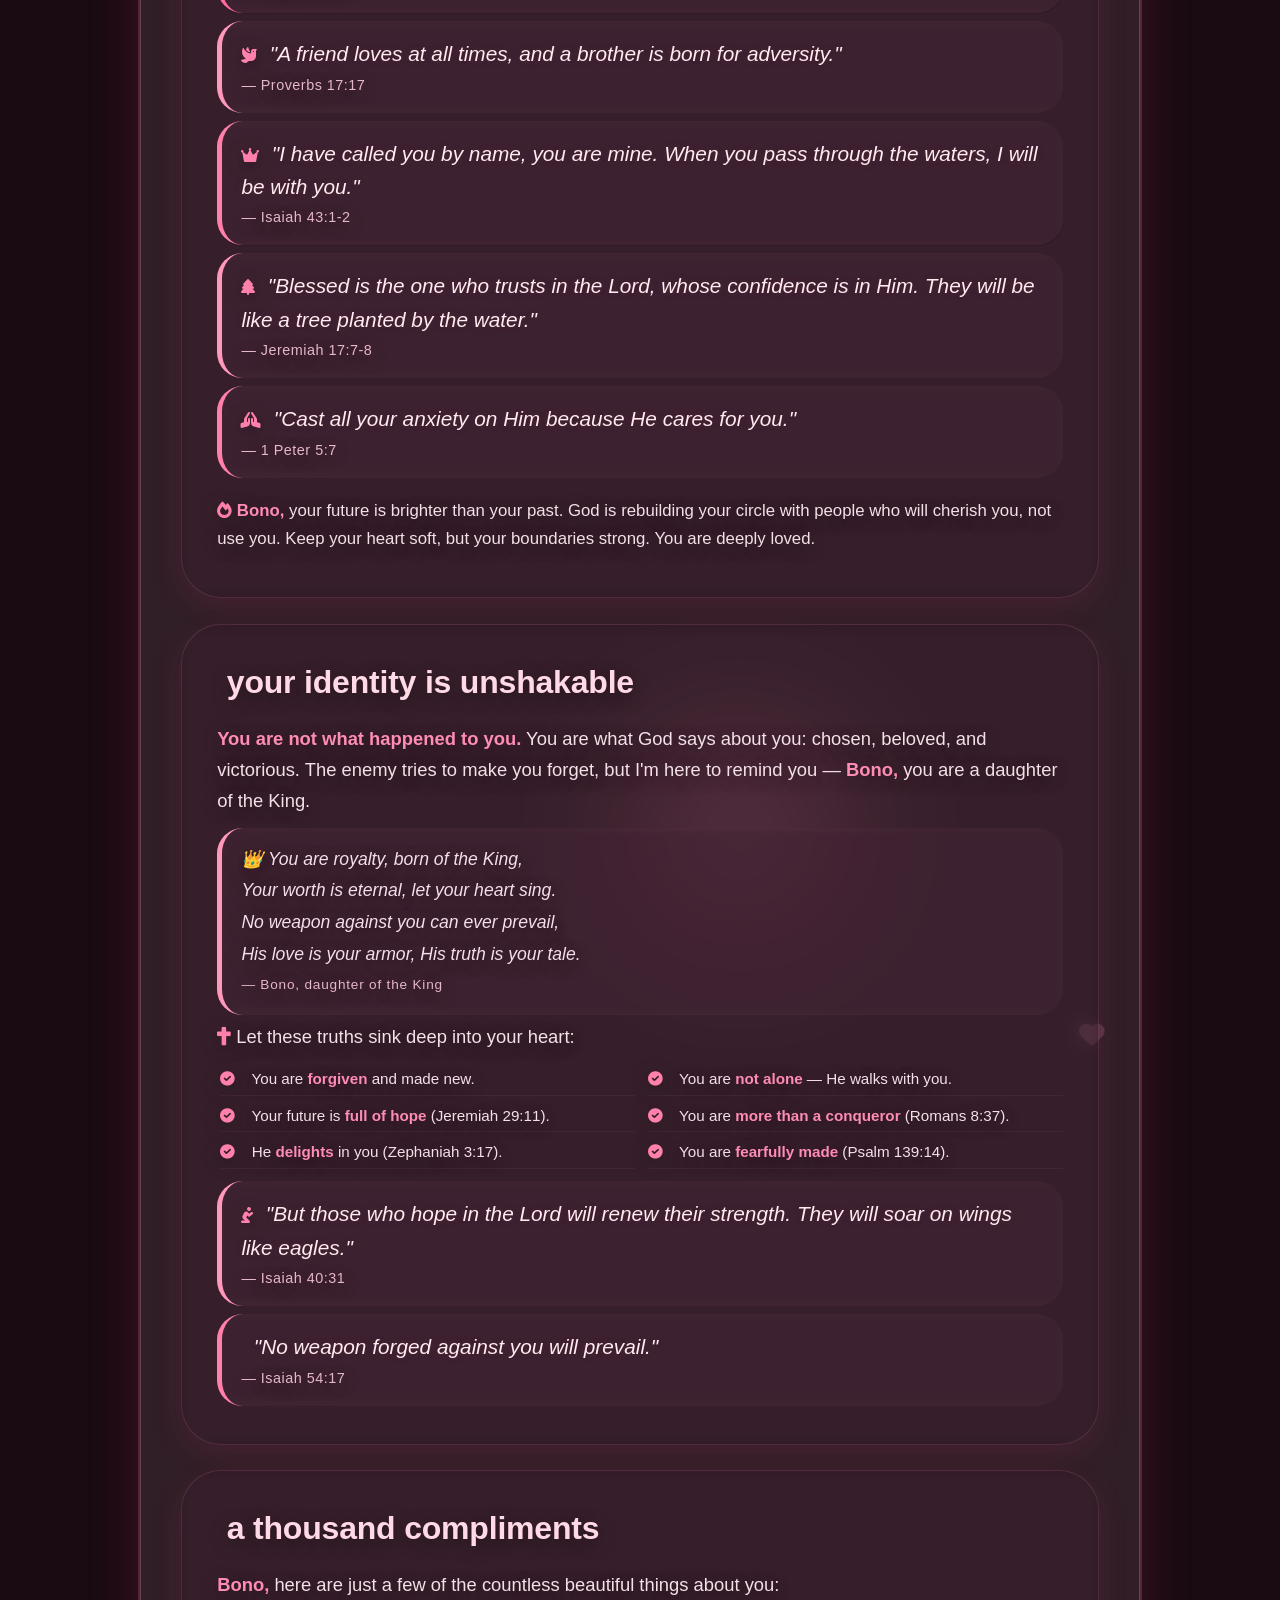
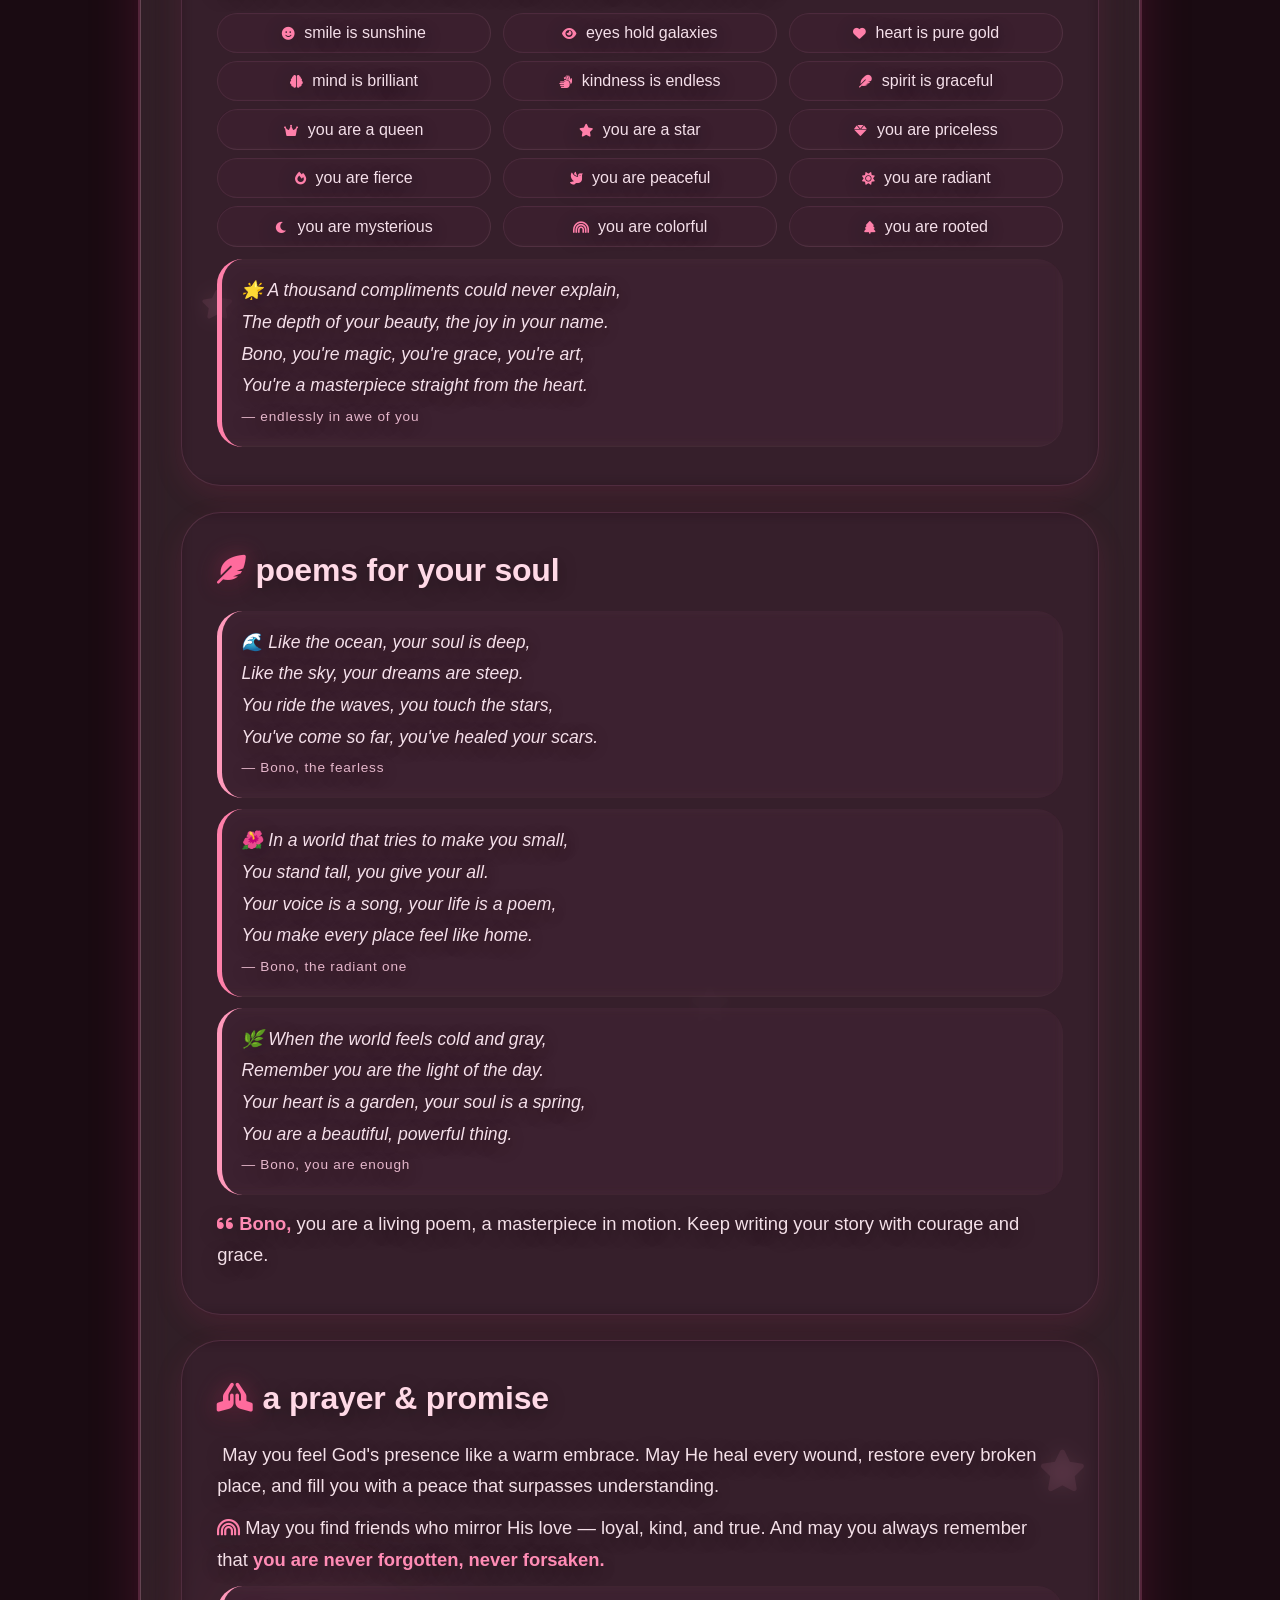
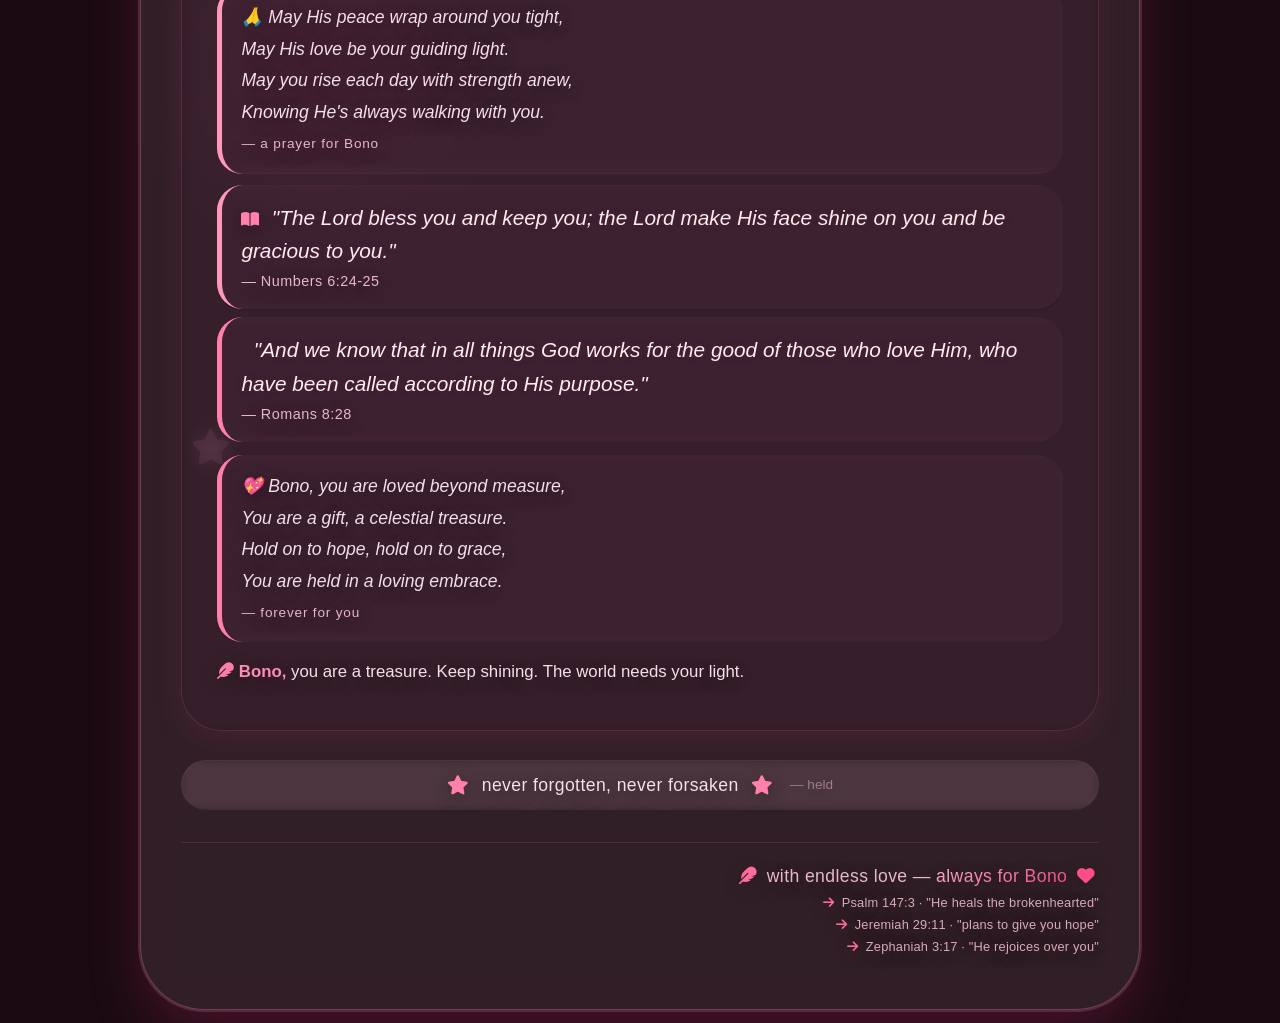
==== commit 34643af7: "Update print statement from 'Hello' to 'Goodbye'" ====
--- a/bono.html
+++ b/bono.html
@@ -2,8 +2,8 @@
 <html lang="en">
 <head>
   <meta charset="UTF-8" />
-  <meta name="viewport" content="width=device-width, initial-scale=1.0" />
-  <title>For Bono · pink love · poems & healing</title>
+  <meta name="viewport" content="width=device-width, initial-scale=1.0, maximum-scale=1.0, user-scalable=yes" />
+  <title>For Bono · pink love · mobile friendly</title>
   <!-- Font Awesome 6 (free) -->
   <link rel="stylesheet" href="https://cdnjs.cloudflare.com/ajax/libs/font-awesome/6.0.0-beta3/css/all.min.css" />
   <style>
@@ -16,26 +16,27 @@
 
     body {
       font-family: 'Segoe UI', Roboto, 'Helvetica Neue', sans-serif;
-      background: #1a0b12; /* deep pink-black base */
+      background: #1a0b12;
       min-height: 100vh;
       display: flex;
       align-items: center;
       justify-content: center;
-      padding: 1.8rem;
+      padding: 0.8rem;
       line-height: 1.6;
+      -webkit-text-size-adjust: 100%;
     }
 
     /* ===== MAIN CARD — PINK THEME ===== */
     .love-card {
-      max-width: 1100px;
+      max-width: 1000px;
       width: 100%;
-      background: rgba(255, 210, 225, 0.10); /* soft pink glass */
+      background: rgba(255, 210, 225, 0.10);
       backdrop-filter: blur(16px);
       -webkit-backdrop-filter: blur(16px);
-      border-radius: 4.5rem 4.5rem 3.8rem 3.8rem;
-      padding: 3rem 2.5rem 3.5rem;
-      box-shadow: 0 35px 70px rgba(180, 40, 100, 0.30), 0 0 0 2px rgba(255, 150, 200, 0.25);
-      border: 1px solid rgba(255, 180, 210, 0.30);
+      border-radius: 3rem 3rem 2.8rem 2.8rem;
+      padding: 1.8rem 1.2rem 2.5rem;
+      box-shadow: 0 25px 50px rgba(180, 40, 100, 0.25), 0 0 0 2px rgba(255, 150, 200, 0.20);
+      border: 1px solid rgba(255, 180, 210, 0.25);
       transition: all 0.25s ease;
       animation: floatGlow 9s infinite alternate ease-in-out;
       position: relative;
@@ -43,8 +44,8 @@
     }
 
     @keyframes floatGlow {
-      0% { box-shadow: 0 35px 70px rgba(180, 40, 100, 0.25), 0 0 0 2px rgba(255, 150, 200, 0.20); }
-      100% { box-shadow: 0 55px 90px rgba(220, 60, 130, 0.40), 0 0 0 4px rgba(255, 180, 220, 0.45); }
+      0% { box-shadow: 0 25px 50px rgba(180, 40, 100, 0.20), 0 0 0 2px rgba(255, 150, 200, 0.15); }
+      100% { box-shadow: 0 40px 70px rgba(220, 60, 130, 0.35), 0 0 0 4px rgba(255, 180, 220, 0.40); }
     }
 
     /* ===== ANIMATED BACKGROUND — PINK ORBS ===== */
@@ -60,57 +61,57 @@
     .bg-canvas .orb {
       position: absolute;
       border-radius: 50%;
-      filter: blur(80px);
-      opacity: 0.40;
+      filter: blur(70px);
+      opacity: 0.30;
       animation: orbMove 22s infinite alternate ease-in-out;
     }
 
     .bg-canvas .orb:nth-child(1) {
-      width: 450px;
-      height: 450px;
+      width: 350px;
+      height: 350px;
       background: radial-gradient(circle, #ff8cb5, #ff4d88);
-      top: -12%;
-      left: -12%;
+      top: -15%;
+      left: -20%;
       animation-duration: 24s;
     }
 
     .bg-canvas .orb:nth-child(2) {
-      width: 400px;
-      height: 400px;
+      width: 300px;
+      height: 300px;
       background: radial-gradient(circle, #ff6b9d, #e6397a);
-      bottom: -18%;
-      right: -8%;
+      bottom: -20%;
+      right: -15%;
       animation-duration: 28s;
       animation-delay: 2s;
     }
 
     .bg-canvas .orb:nth-child(3) {
-      width: 280px;
-      height: 280px;
+      width: 200px;
+      height: 200px;
       background: radial-gradient(circle, #ff9ec4, #ff6699);
-      top: 35%;
-      left: 45%;
+      top: 40%;
+      left: 50%;
       animation-duration: 20s;
       animation-delay: 4s;
-      opacity: 0.25;
+      opacity: 0.20;
     }
 
     .bg-canvas .orb:nth-child(4) {
-      width: 200px;
-      height: 200px;
+      width: 150px;
+      height: 150px;
       background: radial-gradient(circle, #ff80aa, #e64d88);
-      bottom: 10%;
-      left: 15%;
+      bottom: 15%;
+      left: 10%;
       animation-duration: 26s;
       animation-delay: 1s;
-      opacity: 0.20;
+      opacity: 0.18;
     }
 
     @keyframes orbMove {
       0% { transform: translate(0, 0) scale(1); }
-      33% { transform: translate(70px, -50px) scale(1.12); }
-      66% { transform: translate(-40px, 40px) scale(0.88); }
-      100% { transform: translate(50px, -25px) scale(1.06); }
+      33% { transform: translate(50px, -35px) scale(1.10); }
+      66% { transform: translate(-30px, 30px) scale(0.90); }
+      100% { transform: translate(35px, -20px) scale(1.05); }
     }
 
     /* ===== FLOATING DECORATIONS — PINK ===== */
@@ -124,28 +125,26 @@
 
     .floating-decor i {
       position: absolute;
-      color: rgba(255, 160, 200, 0.25);
+      color: rgba(255, 160, 200, 0.18);
       animation: floatAround 20s infinite linear;
-      font-size: 2.6rem;
-    }
-
-    .floating-decor i:nth-child(1) { top: 4%; left: 2%; animation-duration: 22s; font-size: 3rem; }
-    .floating-decor i:nth-child(2) { top: 78%; left: 92%; animation-duration: 26s; font-size: 3.4rem; }
-    .floating-decor i:nth-child(3) { top: 42%; left: 96%; animation-duration: 18s; font-size: 2rem; }
-    .floating-decor i:nth-child(4) { top: 88%; left: 4%; animation-duration: 24s; font-size: 2.8rem; }
-    .floating-decor i:nth-child(5) { top: 12%; left: 48%; animation-duration: 21s; font-size: 3.6rem; opacity: 0.12; }
-    .floating-decor i:nth-child(6) { top: 58%; left: 8%; animation-duration: 28s; font-size: 2.2rem; }
-    .floating-decor i:nth-child(7) { top: 30%; left: 80%; animation-duration: 19s; font-size: 2rem; opacity: 0.15; }
-    .floating-decor i:nth-child(8) { top: 70%; left: 60%; animation-duration: 23s; font-size: 2.8rem; opacity: 0.12; }
-    .floating-decor i:nth-child(9) { top: 50%; left: 30%; animation-duration: 25s; font-size: 2.4rem; opacity: 0.10; }
-    .floating-decor i:nth-child(10) { top: 20%; left: 70%; animation-duration: 20s; font-size: 2rem; opacity: 0.15; }
+      font-size: 2rem;
+    }
+
+    .floating-decor i:nth-child(1) { top: 3%; left: 3%; animation-duration: 22s; font-size: 2.2rem; }
+    .floating-decor i:nth-child(2) { top: 80%; left: 90%; animation-duration: 26s; font-size: 2.6rem; }
+    .floating-decor i:nth-child(3) { top: 45%; left: 94%; animation-duration: 18s; font-size: 1.6rem; }
+    .floating-decor i:nth-child(4) { top: 90%; left: 5%; animation-duration: 24s; font-size: 2.2rem; }
+    .floating-decor i:nth-child(5) { top: 10%; left: 45%; animation-duration: 21s; font-size: 2.8rem; opacity: 0.10; }
+    .floating-decor i:nth-child(6) { top: 60%; left: 6%; animation-duration: 28s; font-size: 1.8rem; }
+    .floating-decor i:nth-child(7) { top: 25%; left: 78%; animation-duration: 19s; font-size: 1.6rem; opacity: 0.12; }
+    .floating-decor i:nth-child(8) { top: 72%; left: 55%; animation-duration: 23s; font-size: 2.2rem; opacity: 0.10; }
 
     @keyframes floatAround {
-      0% { transform: translate(0, 0) rotate(0deg) scale(0.7); opacity: 0.12; }
-      25% { transform: translate(25px, -35px) rotate(18deg) scale(1.1); opacity: 0.28; }
-      50% { transform: translate(-20px, -70px) rotate(-12deg) scale(0.85); opacity: 0.18; }
-      75% { transform: translate(35px, -25px) rotate(22deg) scale(1.2); opacity: 0.32; }
-      100% { transform: translate(-15px, 5px) rotate(0deg) scale(0.7); opacity: 0.12; }
+      0% { transform: translate(0, 0) rotate(0deg) scale(0.7); opacity: 0.10; }
+      25% { transform: translate(20px, -25px) rotate(15deg) scale(1.05); opacity: 0.25; }
+      50% { transform: translate(-15px, -50px) rotate(-10deg) scale(0.85); opacity: 0.15; }
+      75% { transform: translate(25px, -20px) rotate(20deg) scale(1.10); opacity: 0.28; }
+      100% { transform: translate(-10px, 5px) rotate(0deg) scale(0.7); opacity: 0.10; }
     }
 
     /* ===== CONTENT ===== */
@@ -158,13 +157,13 @@
 
     /* ===== HEADER — PINK ===== */
     .greeting {
-      font-size: 3.2rem;
+      font-size: 2.2rem;
       font-weight: 400;
       display: flex;
       align-items: center;
-      gap: 0.6rem;
+      gap: 0.4rem;
       flex-wrap: wrap;
-      margin-bottom: 0.2rem;
+      margin-bottom: 0.1rem;
     }
 
     .greeting .name {
@@ -173,30 +172,30 @@
       -webkit-text-fill-color: transparent;
       background-clip: text;
       font-weight: 700;
-      font-size: 4.4rem;
-      letter-spacing: 4px;
+      font-size: 3rem;
+      letter-spacing: 3px;
       animation: shimmerName 3.5s infinite alternate;
-      filter: drop-shadow(0 0 16px #ff4d8855);
+      filter: drop-shadow(0 0 12px #ff4d8855);
     }
 
     @keyframes shimmerName {
-      0% { filter: drop-shadow(0 0 8px #ff80aa); }
-      100% { filter: drop-shadow(0 0 40px #ff4d88); }
+      0% { filter: drop-shadow(0 0 6px #ff80aa); }
+      100% { filter: drop-shadow(0 0 30px #ff4d88); }
     }
 
     .subhead {
-      font-size: 1.4rem;
-      margin: 0.2rem 0 1.8rem;
+      font-size: 1.05rem;
+      margin: 0.1rem 0 1.2rem;
       opacity: 0.92;
       font-weight: 300;
-      border-left: 6px solid #ff80aa;
-      padding-left: 1.4rem;
-      letter-spacing: 0.4px;
+      border-left: 5px solid #ff80aa;
+      padding-left: 1rem;
+      letter-spacing: 0.3px;
       color: #ffd9e6;
     }
 
     .subhead i {
-      margin-right: 0.7rem;
+      margin-right: 0.5rem;
       color: #ff99bb;
     }
 
@@ -204,64 +203,64 @@
     .section-grid {
       display: flex;
       flex-direction: column;
-      gap: 2.4rem;
-      margin: 2.4rem 0 2.2rem;
+      gap: 1.6rem;
+      margin: 1.6rem 0 1.8rem;
     }
 
     .card {
       background: rgba(40, 15, 30, 0.50);
-      backdrop-filter: blur(10px);
-      -webkit-backdrop-filter: blur(10px);
-      border-radius: 2.8rem;
-      padding: 2.2rem 2.4rem;
-      border: 1px solid rgba(255, 150, 200, 0.20);
-      box-shadow: 0 14px 36px rgba(180, 40, 100, 0.20);
-      transition: 0.4s ease;
-      animation: cardPop 0.9s ease forwards;
+      backdrop-filter: blur(8px);
+      -webkit-backdrop-filter: blur(8px);
+      border-radius: 2rem;
+      padding: 1.5rem 1.2rem;
+      border: 1px solid rgba(255, 150, 200, 0.15);
+      box-shadow: 0 10px 28px rgba(180, 40, 100, 0.15);
+      transition: 0.3s ease;
+      animation: cardPop 0.8s ease forwards;
       opacity: 0;
-      transform: translateY(28px);
-    }
-
-    .card:nth-child(1) { animation-delay: 0.08s; }
-    .card:nth-child(2) { animation-delay: 0.20s; }
-    .card:nth-child(3) { animation-delay: 0.32s; }
-    .card:nth-child(4) { animation-delay: 0.44s; }
-    .card:nth-child(5) { animation-delay: 0.56s; }
-    .card:nth-child(6) { animation-delay: 0.68s; }
+      transform: translateY(20px);
+    }
+
+    .card:nth-child(1) { animation-delay: 0.05s; }
+    .card:nth-child(2) { animation-delay: 0.12s; }
+    .card:nth-child(3) { animation-delay: 0.19s; }
+    .card:nth-child(4) { animation-delay: 0.26s; }
+    .card:nth-child(5) { animation-delay: 0.33s; }
+    .card:nth-child(6) { animation-delay: 0.40s; }
 
     @keyframes cardPop {
-      0% { opacity: 0; transform: translateY(28px) scale(0.95); }
+      0% { opacity: 0; transform: translateY(20px) scale(0.96); }
       100% { opacity: 1; transform: translateY(0) scale(1); }
     }
 
     .card:hover {
       background: rgba(60, 25, 45, 0.60);
-      border-color: rgba(255, 130, 180, 0.45);
-      box-shadow: 0 22px 48px rgba(200, 60, 130, 0.25);
-      transform: scale(1.012) translateY(-5px);
+      border-color: rgba(255, 130, 180, 0.40);
+      box-shadow: 0 16px 38px rgba(200, 60, 130, 0.20);
+      transform: scale(1.005) translateY(-3px);
     }
 
     .card-title {
-      font-size: 2.1rem;
+      font-size: 1.6rem;
       font-weight: 600;
       display: flex;
       align-items: center;
-      gap: 0.9rem;
-      margin-bottom: 1.2rem;
+      gap: 0.6rem;
+      margin-bottom: 0.9rem;
       color: #ffd9e6;
-      letter-spacing: -0.3px;
+      letter-spacing: -0.2px;
     }
 
     .card-title i {
       color: #ff6b9d;
-      font-size: 2.4rem;
-      filter: drop-shadow(0 0 12px #ff4d8855);
+      font-size: 1.8rem;
+      filter: drop-shadow(0 0 10px #ff4d8855);
     }
 
     .card p {
-      font-size: 1.2rem;
-      line-height: 1.75;
-      margin-bottom: 0.9rem;
+      font-size: 1.05rem;
+      line-height: 1.7;
+      margin-bottom: 0.7rem;
       font-weight: 300;
       color: #f4e0e8;
     }
@@ -273,24 +272,24 @@
 
     /* ===== POEM BOXES — PINK ===== */
     .poem-box {
-      background: rgba(255, 180, 210, 0.08);
-      border-radius: 2.2rem;
-      padding: 1.5rem 2rem;
-      margin: 0.9rem 0 0.5rem;
-      border-left: 6px solid #ff80aa;
+      background: rgba(255, 180, 210, 0.07);
+      border-radius: 1.6rem;
+      padding: 1rem 1.2rem;
+      margin: 0.7rem 0 0.4rem;
+      border-left: 5px solid #ff80aa;
       backdrop-filter: blur(4px);
       transition: 0.2s;
       font-style: italic;
-      line-height: 2;
+      line-height: 1.8;
     }
 
     .poem-box:hover {
-      background: rgba(255, 180, 210, 0.15);
+      background: rgba(255, 180, 210, 0.12);
     }
 
     .poem-box .poem-line {
       display: block;
-      font-size: 1.15rem;
+      font-size: 1rem;
       color: #f5e0ea;
     }
 
@@ -298,62 +297,62 @@
       font-style: normal;
       font-weight: 400;
       color: #e6b8cc;
-      font-size: 0.95rem;
-      letter-spacing: 1px;
-      margin-top: 0.5rem;
+      font-size: 0.85rem;
+      letter-spacing: 0.8px;
+      margin-top: 0.3rem;
     }
 
     /* ===== VERSE BOXES — PINK ===== */
     .verse-box {
-      background: rgba(255, 180, 210, 0.08);
-      border-radius: 2.2rem;
-      padding: 1.3rem 2rem;
-      margin: 0.9rem 0 0.5rem;
-      border-left: 6px solid #ff6b9d;
+      background: rgba(255, 180, 210, 0.07);
+      border-radius: 1.6rem;
+      padding: 1rem 1.2rem;
+      margin: 0.7rem 0 0.4rem;
+      border-left: 5px solid #ff6b9d;
       backdrop-filter: blur(4px);
       transition: 0.2s;
     }
 
     .verse-box:hover {
-      background: rgba(255, 180, 210, 0.15);
+      background: rgba(255, 180, 210, 0.12);
     }
 
     .verse-box i {
       color: #ff80aa;
-      margin-right: 0.7rem;
+      margin-right: 0.5rem;
     }
 
     .verse-box .scripture {
-      font-size: 1.38rem;
+      font-size: 1.1rem;
       font-style: italic;
       font-weight: 400;
       color: #ffebf0;
-      text-shadow: 0 0 16px rgba(255, 100, 150, 0.15);
+      text-shadow: 0 0 12px rgba(255, 100, 150, 0.10);
     }
 
     .verse-box .ref {
       display: block;
-      margin-top: 0.3rem;
+      margin-top: 0.2rem;
       font-weight: 300;
       color: #e6b8cc;
-      font-size: 1rem;
-      letter-spacing: 0.6px;
+      font-size: 0.9rem;
+      letter-spacing: 0.5px;
     }
 
     /* ===== COMPLIMENT GRID — PINK ===== */
     .compliment-grid {
       display: grid;
-      grid-template-columns: 1fr 1fr 1fr;
-      gap: 0.8rem 1.2rem;
-      margin: 1rem 0 0.4rem;
+      grid-template-columns: 1fr 1fr;
+      gap: 0.5rem 0.8rem;
+      margin: 0.8rem 0 0.3rem;
     }
 
     .compliment-grid .comp-item {
       background: rgba(255, 180, 210, 0.06);
-      padding: 0.6rem 1rem;
-      border-radius: 60px;
-      font-size: 1.05rem;
-      border: 1px solid rgba(255, 150, 200, 0.10);
+      padding: 0.4rem 0.6rem;
+      border-radius: 40px;
+      font-size: 0.9rem;
+      border: 1px solid rgba(255, 150, 200, 0.08);
       backdrop-filter: blur(2px);
       transition: 0.2s;
       text-align: center;
@@ -361,65 +360,68 @@
     }
 
     .compliment-grid .comp-item:hover {
-      background: rgba(255, 180, 210, 0.14);
-      border-color: rgba(255, 130, 180, 0.25);
-      transform: scale(1.03);
+      background: rgba(255, 180, 210, 0.12);
+      border-color: rgba(255, 130, 180, 0.20);
+      transform: scale(1.02);
     }
 
     .compliment-grid .comp-item i {
-      margin-right: 8px;
+      margin-right: 5px;
       color: #ff80aa;
+      font-size: 0.8rem;
     }
 
     /* ===== PILLAR LIST — PINK ===== */
     .pillar-list {
       display: flex;
       flex-wrap: wrap;
-      gap: 0.8rem 1.4rem;
-      margin: 1.2rem 0 0.6rem;
+      gap: 0.5rem 0.8rem;
+      margin: 0.8rem 0 0.4rem;
     }
 
     .pillar-list span {
       background: rgba(255, 180, 210, 0.07);
-      padding: 0.5rem 1.4rem;
-      border-radius: 60px;
-      font-size: 1.05rem;
-      border: 1px solid rgba(255, 150, 200, 0.10);
+      padding: 0.3rem 1rem;
+      border-radius: 40px;
+      font-size: 0.9rem;
+      border: 1px solid rgba(255, 150, 200, 0.08);
       backdrop-filter: blur(2px);
       transition: 0.2s;
       color: #f5e0ea;
     }
 
     .pillar-list span:hover {
-      background: rgba(255, 180, 210, 0.15);
-      border-color: rgba(255, 130, 180, 0.25);
+      background: rgba(255, 180, 210, 0.13);
+      border-color: rgba(255, 130, 180, 0.20);
     }
 
     .pillar-list i {
-      margin-right: 8px;
+      margin-right: 6px;
       color: #ff80aa;
+      font-size: 0.8rem;
     }
 
     /* ===== IDENTITY GRID — PINK ===== */
     .identity-grid {
       display: grid;
-      grid-template-columns: 1fr 1fr;
-      gap: 0.5rem 1.2rem;
-      margin: 0.8rem 0 0.4rem;
+      grid-template-columns: 1fr;
+      gap: 0.3rem 0.8rem;
+      margin: 0.6rem 0 0.3rem;
       padding-left: 0.2rem;
     }
 
     .identity-grid span {
-      font-size: 1.08rem;
+      font-size: 0.95rem;
       padding: 0.2rem 0;
-      border-bottom: 1px solid rgba(255, 150, 200, 0.08);
+      border-bottom: 1px solid rgba(255, 150, 200, 0.06);
       color: #f5e0ea;
     }
 
     .identity-grid i {
       color: #ff80aa;
-      margin-right: 10px;
-      width: 1.4rem;
+      margin-right: 8px;
+      width: 1.2rem;
+      font-size: 0.9rem;
     }
 
     /* ===== BLESSING BAR — PINK ===== */
@@ -427,43 +429,43 @@
       display: flex;
       align-items: center;
       justify-content: center;
-      gap: 0.8rem 1.2rem;
+      gap: 0.5rem 0.8rem;
       flex-wrap: wrap;
-      background: rgba(255, 180, 210, 0.05);
-      border-radius: 80px;
-      padding: 0.9rem 2.2rem;
-      margin: 1.6rem 0 0.4rem;
+      background: rgba(255, 180, 210, 0.04);
+      border-radius: 60px;
+      padding: 0.6rem 1.2rem;
+      margin: 1.2rem 0 0.3rem;
       backdrop-filter: blur(4px);
-      border: 1px solid rgba(255, 150, 200, 0.08);
+      border: 1px solid rgba(255, 150, 200, 0.06);
     }
 
     .blessing-line i {
       color: #ff80aa;
-      font-size: 1.5rem;
+      font-size: 1.2rem;
     }
 
     .blessing-line .bless-text {
       font-weight: 300;
-      letter-spacing: 0.5px;
-      font-size: 1.15rem;
+      letter-spacing: 0.4px;
+      font-size: 0.95rem;
       color: #f5e0ea;
     }
 
     /* ===== SIGNATURE — PINK ===== */
     .signature {
-      margin-top: 2.8rem;
+      margin-top: 2rem;
       text-align: right;
-      font-size: 1.3rem;
+      font-size: 1.1rem;
       font-weight: 300;
-      border-top: 1px solid rgba(255, 150, 200, 0.15);
-      padding-top: 1.6rem;
+      border-top: 1px solid rgba(255, 150, 200, 0.12);
+      padding-top: 1.2rem;
       color: #e6b8cc;
-      letter-spacing: 0.5px;
+      letter-spacing: 0.4px;
     }
 
     .signature i {
       color: #ff6b9d;
-      margin: 0 5px;
+      margin: 0 4px;
     }
 
     .signature .name-glow {
@@ -475,34 +477,45 @@
     }
 
     .signature .verse-foot {
-      font-size: 0.9rem;
+      font-size: 0.8rem;
       font-weight: 300;
       color: #d9aabc;
-      margin-top: 0.3rem;
-      letter-spacing: 0.3px;
-    }
-
-    /* ===== RESPONSIVE ===== */
-    @media (max-width: 700px) {
-      .love-card { padding: 1.8rem 1.2rem; border-radius: 3rem; }
-      .greeting { font-size: 2.4rem; }
-      .greeting .name { font-size: 3.2rem; }
-      .subhead { font-size: 1.15rem; padding-left: 1rem; }
-      .card { padding: 1.6rem; border-radius: 2rem; }
-      .card-title { font-size: 1.7rem; }
-      .verse-box .scripture { font-size: 1.15rem; }
-      .identity-grid { grid-template-columns: 1fr; }
-      .pillar-list span { font-size: 0.95rem; padding: 0.3rem 1rem; }
-      .compliment-grid { grid-template-columns: 1fr 1fr; }
-      .poem-box .poem-line { font-size: 1rem; }
-    }
-
-    @media (max-width: 450px) {
-      .greeting .name { font-size: 2.6rem; }
-      .card-title { font-size: 1.4rem; gap: 0.4rem; }
-      .card p { font-size: 1.05rem; }
-      .verse-box { padding: 1rem 1.2rem; }
-      .compliment-grid { grid-template-columns: 1fr; }
+      margin-top: 0.2rem;
+      letter-spacing: 0.2px;
+    }
+
+    /* ===== RESPONSIVE FINE-TUNE ===== */
+    @media (min-width: 768px) {
+      .love-card { padding: 2.8rem 2.5rem 3.2rem; border-radius: 4rem; }
+      .greeting { font-size: 3rem; }
+      .greeting .name { font-size: 4rem; }
+      .subhead { font-size: 1.3rem; }
+      .card { padding: 2rem 2.2rem; border-radius: 2.5rem; }
+      .card-title { font-size: 2rem; }
+      .card p { font-size: 1.15rem; }
+      .verse-box .scripture { font-size: 1.3rem; }
+      .poem-box .poem-line { font-size: 1.1rem; }
+      .compliment-grid { grid-template-columns: 1fr 1fr 1fr; }
+      .identity-grid { grid-template-columns: 1fr 1fr; }
+      .pillar-list span { font-size: 1rem; }
+      .compliment-grid .comp-item { font-size: 1rem; }
+      .blessing-line .bless-text { font-size: 1.1rem; }
+    }
+
+    @media (max-width: 380px) {
+      .greeting .name { font-size: 2.4rem; }
+      .card-title { font-size: 1.3rem; }
+      .card p { font-size: 0.95rem; }
+      .verse-box .scripture { font-size: 0.95rem; }
+      .poem-box .poem-line { font-size: 0.9rem; }
+      .compliment-grid .comp-item { font-size: 0.8rem; padding: 0.3rem 0.4rem; }
+      .pillar-list span { font-size: 0.8rem; padding: 0.2rem 0.7rem; }
+      .identity-grid span { font-size: 0.85rem; }
+    }
+
+    /* Fix for touch devices */
+    .card, .verse-box, .poem-box, .comp-item, .pillar-list span {
+      -webkit-tap-highlight-color: rgba(255, 130, 180, 0.15);
     }
   </style>
 </head>
@@ -526,8 +539,6 @@
       <i class="fas fa-star"></i>
       <i class="fas fa-heart"></i>
       <i class="fas fa-star"></i>
-      <i class="fas fa-heart"></i>
-      <i class="fas fa-star"></i>
     </div>
 
     <!-- ===== CONTENT ===== -->
@@ -536,10 +547,10 @@
       <div class="greeting">
         <span>🌷 for</span>
         <span class="name">Bono</span>
-        <span style="font-size:2.4rem; margin-left: 0.2rem;">✨</span>
+        <span style="font-size:1.8rem; margin-left: 0.1rem;">✨</span>
       </div>
       <div class="subhead">
-        <i class="fas fa-feather-alt"></i> you are rare, radiant & deeply loved — more than you know.
+        <i class="fas fa-feather-alt"></i> you are rare, radiant & deeply loved
       </div>
 
       <!-- ===== CARDS ===== -->
@@ -556,7 +567,7 @@
             and every part of your story has shaped a masterpiece.
           </p>
           <p>
-            <i class="fas fa-heart" style="color: #ff6b9d; margin-right: 8px;"></i> 
+            <i class="fas fa-heart" style="color: #ff6b9d; margin-right: 6px;"></i> 
             You are not just "enough" — you are <strong>extraordinary</strong>. 
             Your kindness, your wisdom, your resilience — they are gifts to this world.
           </p>
@@ -603,12 +614,12 @@
           </p>
           <div class="friend-motivation">
             <p>
-              <span class="highlight" style="background: rgba(255, 130, 180, 0.12); padding: 0.2rem 1.2rem; border-radius: 60px; display: inline-block;"><i class="fas fa-shield-alt" style="color: #ff80aa;"></i> you are still standing</span> — 
+              <span style="background: rgba(255, 130, 180, 0.10); padding: 0.1rem 0.8rem; border-radius: 40px; display: inline-block;"><i class="fas fa-shield-alt" style="color: #ff80aa;"></i> you are still standing</span> — 
               and that alone shows your resilience. True friends are not the ones who 
               leave scars; they are the ones who help you heal. And God sees every tear, 
               every silent prayer.
             </p>
-            <p style="margin-top: 0.9rem;">
+            <p style="margin-top: 0.6rem;">
               <i class="fas fa-leaf" style="color: #ff99bb;"></i> 
               <strong>Forgiveness is not weakness</strong> — it's freedom. But healing 
               takes time, and it's okay to grieve. You are not alone.
@@ -630,28 +641,28 @@
             <span class="scripture">"The Lord is near to the brokenhearted and saves the crushed in spirit."</span>
             <span class="ref">— Psalm 34:18</span>
           </div>
-          <div class="verse-box" style="border-left-color: #ff99bb; margin-top: 0.7rem;">
+          <div class="verse-box" style="border-left-color: #ff99bb; margin-top: 0.5rem;">
             <i class="fas fa-dove"></i>
             <span class="scripture">"A friend loves at all times, and a brother is born for adversity."</span>
             <span class="ref">— Proverbs 17:17</span>
           </div>
-          <div class="verse-box" style="border-left-color: #ff80aa; margin-top: 0.7rem;">
+          <div class="verse-box" style="border-left-color: #ff80aa; margin-top: 0.5rem;">
             <i class="fas fa-crown"></i>
             <span class="scripture">"I have called you by name, you are mine. When you pass through the waters, I will be with you."</span>
             <span class="ref">— Isaiah 43:1-2</span>
           </div>
-          <div class="verse-box" style="border-left-color: #ff99bb; margin-top: 0.7rem;">
+          <div class="verse-box" style="border-left-color: #ff99bb; margin-top: 0.5rem;">
             <i class="fas fa-tree"></i>
             <span class="scripture">"Blessed is the one who trusts in the Lord, whose confidence is in Him. They will be like a tree planted by the water."</span>
             <span class="ref">— Jeremiah 17:7-8</span>
           </div>
-          <div class="verse-box" style="border-left-color: #ff80aa; margin-top: 0.7rem;">
+          <div class="verse-box" style="border-left-color: #ff80aa; margin-top: 0.5rem;">
             <i class="fas fa-praying-hands"></i>
             <span class="scripture">"Cast all your anxiety on Him because He cares for you."</span>
             <span class="ref">— 1 Peter 5:7</span>
           </div>
 
-          <p style="margin-top: 1.6rem; font-size: 1.15rem;">
+          <p style="margin-top: 1.2rem; font-size: 1.05rem;">
             <i class="fas fa-fire" style="color: #ff80aa;"></i> 
             <strong>Bono,</strong> your future is brighter than your past. God is 
             rebuilding your circle with people who will cherish you, not use you. 
@@ -691,12 +702,12 @@
             <span><i class="fas fa-check-circle"></i> He <strong>delights</strong> in you (Zephaniah 3:17).</span>
             <span><i class="fas fa-check-circle"></i> You are <strong>fearfully made</strong> (Psalm 139:14).</span>
           </div>
-          <div class="verse-box" style="border-left-color: #ff99bb; margin-top: 1rem;">
+          <div class="verse-box" style="border-left-color: #ff99bb; margin-top: 0.8rem;">
             <i class="fas fa-pray"></i>
             <span class="scripture">"But those who hope in the Lord will renew their strength. They will soar on wings like eagles."</span>
             <span class="ref">— Isaiah 40:31</span>
           </div>
-          <div class="verse-box" style="border-left-color: #ff80aa; margin-top: 0.7rem;">
+          <div class="verse-box" style="border-left-color: #ff80aa; margin-top: 0.5rem;">
             <i class="fas fa-shield-halved"></i>
             <span class="scripture">"No weapon forged against you will prevail."</span>
             <span class="ref">— Isaiah 54:17</span>
@@ -706,18 +717,18 @@
         <!-- CARD 4: COMPLIMENTS GALORE -->
         <div class="card">
           <div class="card-title">
-            <i class="fas fa-heart-circle-check"></i> a thousand compliments for you
+            <i class="fas fa-heart-circle-check"></i> a thousand compliments
           </div>
           <p>
             <strong>Bono,</strong> here are just a few of the countless beautiful things about you:
           </p>
           <div class="compliment-grid">
-            <div class="comp-item"><i class="fas fa-smile"></i> your smile is sunshine</div>
-            <div class="comp-item"><i class="fas fa-eye"></i> your eyes hold galaxies</div>
-            <div class="comp-item"><i class="fas fa-heart"></i> your heart is pure gold</div>
-            <div class="comp-item"><i class="fas fa-brain"></i> your mind is brilliant</div>
-            <div class="comp-item"><i class="fas fa-hands"></i> your kindness is endless</div>
-            <div class="comp-item"><i class="fas fa-feather"></i> your spirit is graceful</div>
+            <div class="comp-item"><i class="fas fa-smile"></i> smile is sunshine</div>
+            <div class="comp-item"><i class="fas fa-eye"></i> eyes hold galaxies</div>
+            <div class="comp-item"><i class="fas fa-heart"></i> heart is pure gold</div>
+            <div class="comp-item"><i class="fas fa-brain"></i> mind is brilliant</div>
+            <div class="comp-item"><i class="fas fa-hands"></i> kindness is endless</div>
+            <div class="comp-item"><i class="fas fa-feather"></i> spirit is graceful</div>
             <div class="comp-item"><i class="fas fa-crown"></i> you are a queen</div>
             <div class="comp-item"><i class="fas fa-star"></i> you are a star</div>
             <div class="comp-item"><i class="fas fa-gem"></i> you are priceless</div>
@@ -730,7 +741,7 @@
           </div>
 
           <!-- POEM 5 -->
-          <div class="poem-box" style="border-left-color: #ff80aa; margin-top: 1rem;">
+          <div class="poem-box" style="border-left-color: #ff80aa; margin-top: 0.8rem;">
             <span class="poem-line">🌟 A thousand compliments could never explain,</span>
             <span class="poem-line">The depth of your beauty, the joy in your name.</span>
             <span class="poem-line">Bono, you're magic, you're grace, you're art,</span>
@@ -772,7 +783,7 @@
             <span class="poem-title">— Bono, you are enough</span>
           </div>
 
-          <p style="margin-top: 1rem;">
+          <p style="margin-top: 0.8rem;">
             <i class="fas fa-quote-left" style="color: #ff80aa;"></i> 
             <strong>Bono,</strong> you are a living poem, a masterpiece in motion. 
             Keep writing your story with courage and grace.
@@ -782,7 +793,7 @@
         <!-- CARD 6: PRAYER + FINAL ENCOURAGEMENT + POEMS -->
         <div class="card">
           <div class="card-title">
-            <i class="fas fa-hands-praying"></i> a prayer & promise for you
+            <i class="fas fa-hands-praying"></i> a prayer & promise
           </div>
           <p>
             <i class="fas fa-candle" style="color: #ff99bb;"></i> 
@@ -809,14 +820,14 @@
             <span class="scripture">"The Lord bless you and keep you; the Lord make His face shine on you and be gracious to you."</span>
             <span class="ref">— Numbers 6:24-25</span>
           </div>
-          <div class="verse-box" style="border-left-color: #ff80aa; margin-top: 0.7rem;">
+          <div class="verse-box" style="border-left-color: #ff80aa; margin-top: 0.5rem;">
             <i class="fas fa-heart-circle-plus"></i>
             <span class="scripture">"And we know that in all things God works for the good of those who love Him, who have been called according to His purpose."</span>
             <span class="ref">— Romans 8:28</span>
           </div>
 
           <!-- POEM 10 -->
-          <div class="poem-box" style="border-left-color: #ff80aa; margin-top: 1rem;">
+          <div class="poem-box" style="border-left-color: #ff80aa; margin-top: 0.8rem;">
             <span class="poem-line">💖 Bono, you are loved beyond measure,</span>
             <span class="poem-line">You are a gift, a celestial treasure.</span>
             <span class="poem-line">Hold on to hope, hold on to grace,</span>
@@ -824,7 +835,7 @@
             <span class="poem-title">— forever for you</span>
           </div>
 
-          <p style="margin-top: 1.2rem; font-size: 1.15rem;">
+          <p style="margin-top: 1rem; font-size: 1.05rem;">
             <i class="fas fa-feather" style="color: #ff80aa;"></i> 
             <strong>Bono,</strong> you are a treasure. Keep shining. The world needs your light.
           </p>
@@ -834,26 +845,26 @@
       <!-- ===== BLESSING BAR ===== -->
       <div class="blessing-line">
         <i class="fas fa-star"></i>
-        <span class="bless-text">you are never forgotten, never forsaken</span>
+        <span class="bless-text">never forgotten, never forsaken</span>
         <i class="fas fa-star"></i>
-        <span style="font-weight: 300; opacity: 0.7; font-size: 1rem; color: #d9aabc;">&nbsp;— always held</span>
+        <span style="font-weight: 300; opacity: 0.6; font-size: 0.85rem; color: #d9aabc;">&nbsp;— held</span>
       </div>
 
       <!-- ===== SIGNATURE ===== -->
       <div class="signature">
-        <i class="fas fa-feather"></i> with endless love & prayer — 
+        <i class="fas fa-feather"></i> with endless love — 
         <span class="name-glow">always for Bono</span> <i class="fas fa-heart" style="color: #ff4d88;"></i>
         <div class="verse-foot">
-          <i class="fas fa-arrow-right"></i> Psalm 147:3 · "He heals the brokenhearted and binds up their wounds."
+          <i class="fas fa-arrow-right"></i> Psalm 147:3 · "He heals the brokenhearted"
         </div>
         <div class="verse-foot" style="margin-top: 0.1rem;">
-          <i class="fas fa-arrow-right"></i> Jeremiah 29:11 · "For I know the plans I have for you, declares the Lord, plans to prosper you and not to harm you, plans to give you hope and a future."
+          <i class="fas fa-arrow-right"></i> Jeremiah 29:11 · "plans to give you hope"
         </div>
         <div class="verse-foot" style="margin-top: 0.1rem;">
-          <i class="fas fa-arrow-right"></i> Zephaniah 3:17 · "He will rejoice over you with singing."
+          <i class="fas fa-arrow-right"></i> Zephaniah 3:17 · "He rejoices over you"
         </div>
       </div>
     </div>
   </div>
 </body>
-</html>+</html>
